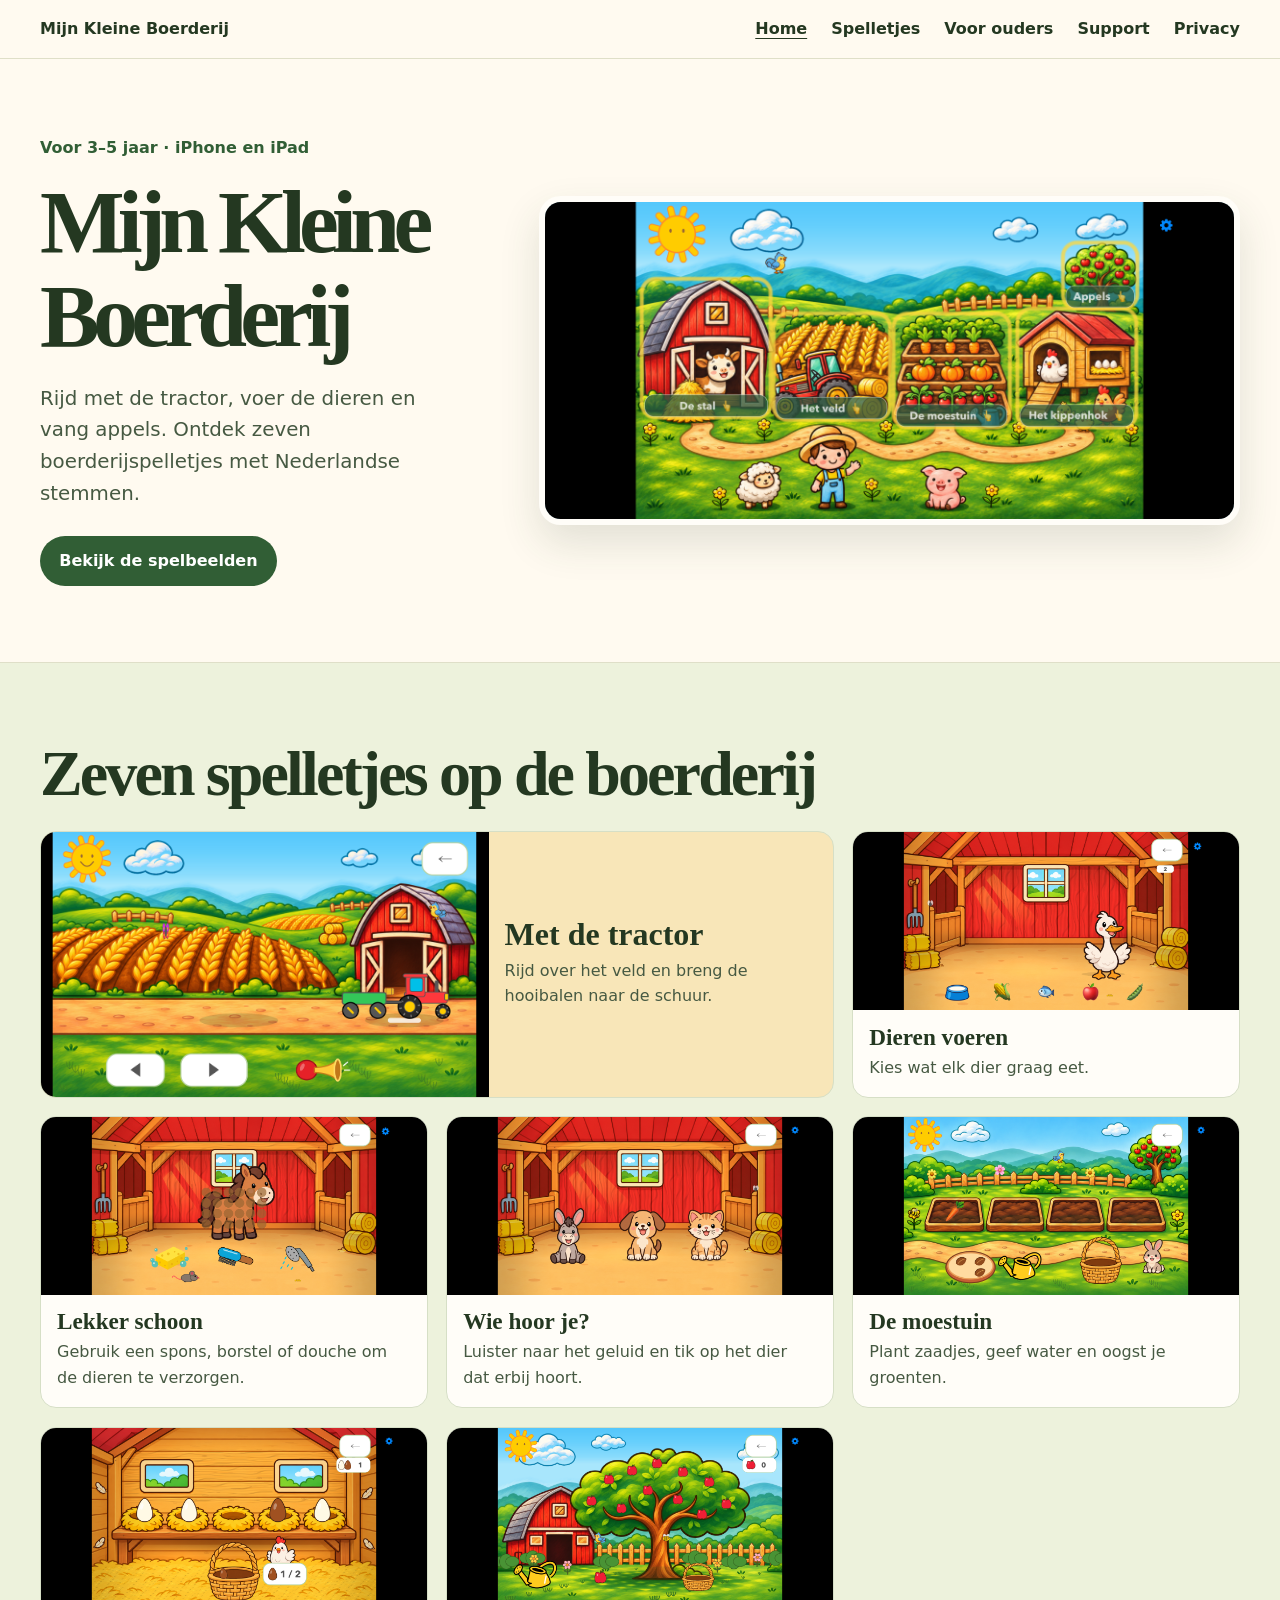
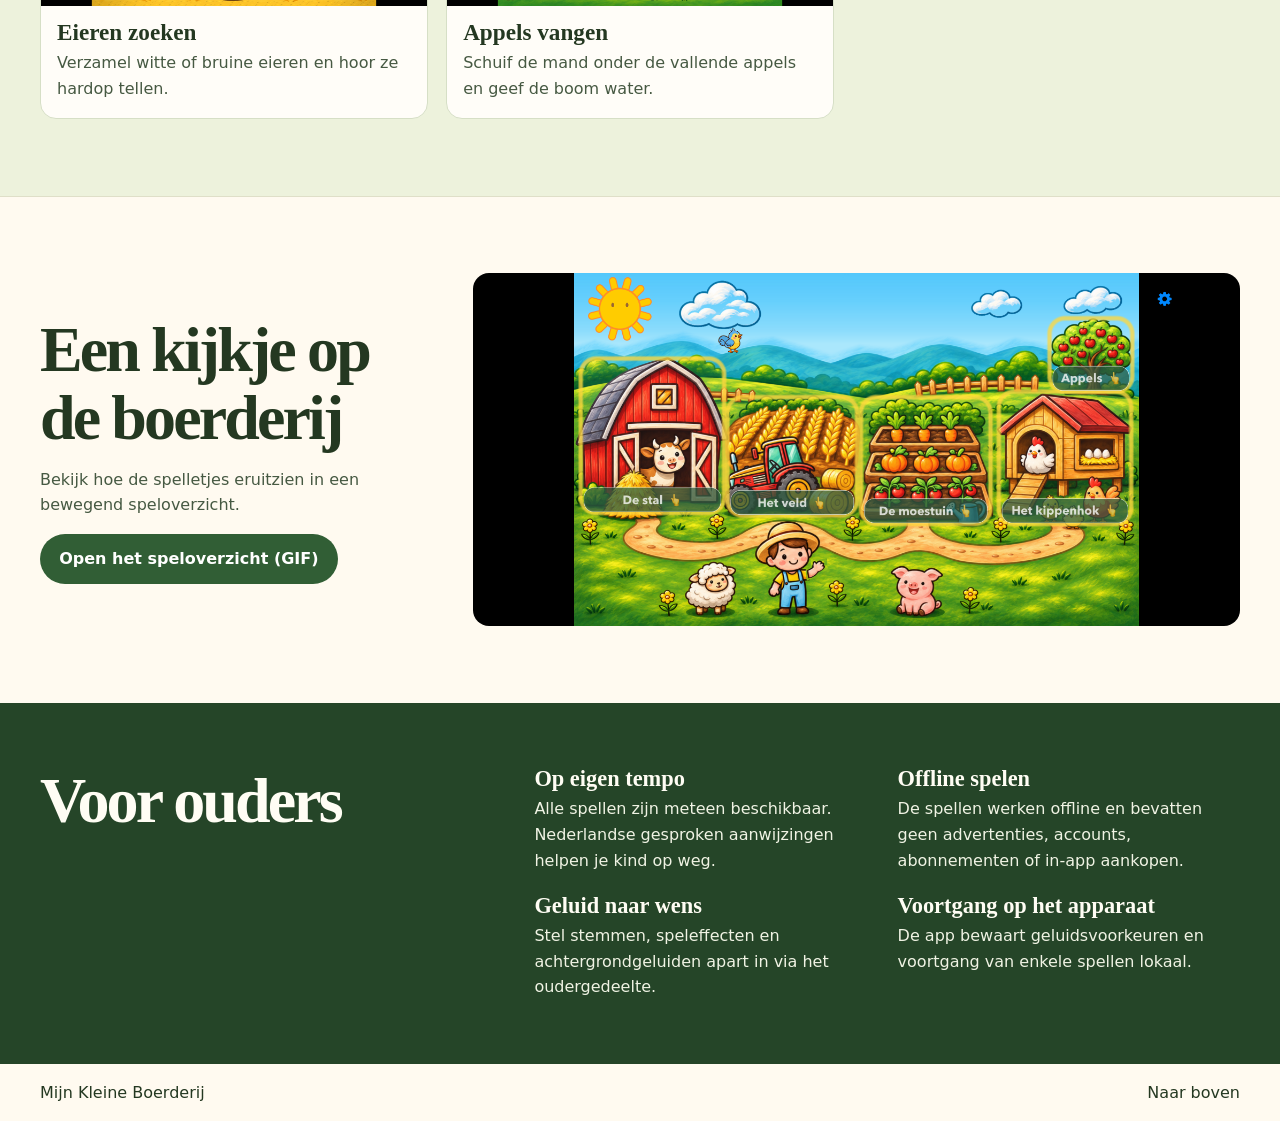
==== index.html @ eada93e0 "first commit" ====
<!doctype html>
<html lang="nl">
<head>
  <meta charset="utf-8">
  <meta name="viewport" content="width=device-width, initial-scale=1">
  <meta name="description" content="Ontdek Mijn Kleine Boerderij, zeven Nederlandstalige boerderijspelletjes voor kinderen van 3 tot 5 jaar op iPhone en iPad.">
  <title>Mijn Kleine Boerderij · Spelen, zorgen en ontdekken</title>
  <link rel="stylesheet" href="styles.css">
</head>
<body id="boven">
  <header class="masthead">
    <div class="wrap">
      <a class="brand" href="index.html">Mijn Kleine Boerderij</a>
      <nav aria-label="Hoofdnavigatie">
        <a href="index.html" aria-current="page">Home</a>
        <a href="#spelletjes">Spelletjes</a>
        <a href="#voor-ouders">Voor ouders</a>
        <a href="support.html">Support</a>
        <a href="privacy.html">Privacy</a>
      </nav>
    </div>
  </header>

  <main>
    <section class="hero wrap" aria-labelledby="titel">
      <div>
        <p class="platform">Voor 3–5 jaar · iPhone en iPad</p>
        <h1 id="titel">Mijn Kleine Boerderij</h1>
        <p>Rijd met de tractor, voer de dieren en vang appels. Ontdek zeven boerderijspelletjes met Nederlandse stemmen.</p>
        <a class="button" href="#preview">Bekijk de spelbeelden</a>
      </div>
      <div class="hero-image">
        <img src="Previews/farm-map.png" alt="De boerderij met een rode stal, een tractor, een moestuin, een kippenhok en een appelboom" width="2868" height="1320" fetchpriority="high">
      </div>
    </section>

    <section class="games" id="spelletjes" aria-labelledby="spellentitel">
      <div class="wrap">
        <h2 id="spellentitel">Zeven spelletjes op de boerderij</h2>
        <div class="game-grid">
          <article class="game">
            <img src="Previews/background-veld.png" alt="Het veld waar je met de tractor rijdt" width="1320" height="2868" loading="lazy">
            <div><h3>Met de tractor</h3><p>Rijd over het veld en breng de hooibalen naar de schuur.</p></div>
          </article>
          <article class="game">
            <img src="Previews/animal-feeding.png" alt="Een boerderijdier met verschillende soorten voer" width="1206" height="2622" loading="lazy">
            <div><h3>Dieren voeren</h3><p>Kies wat elk dier graag eet.</p></div>
          </article>
          <article class="game">
            <img src="Previews/animal-care.png" alt="Een boerderijdier in de stal met verzorgingsspullen" width="1206" height="2622" loading="lazy">
            <div><h3>Lekker schoon</h3><p>Gebruik een spons, borstel of douche om de dieren te verzorgen.</p></div>
          </article>
          <article class="game">
            <img src="Previews/animals-donkey-dog-cat.png" alt="Dieren waaruit je kunt kiezen bij het geluidenspel" width="1320" height="2868" loading="lazy">
            <div><h3>Wie hoor je?</h3><p>Luister naar het geluid en tik op het dier dat erbij hoort.</p></div>
          </article>
          <article class="game">
            <img src="Previews/background-moestuin.png" alt="De plantvakken in de moestuin" width="2868" height="1320" loading="lazy">
            <div><h3>De moestuin</h3><p>Plant zaadjes, geef water en oogst je groenten.</p></div>
          </article>
          <article class="game">
            <img src="Previews/eggs-color-sorting.png" alt="Het spel waarin je eieren op kleur verzamelt" width="1320" height="2868" loading="lazy">
            <div><h3>Eieren zoeken</h3><p>Verzamel witte of bruine eieren en hoor ze hardop tellen.</p></div>
          </article>
          <article class="game">
            <img src="Previews/apples.png" alt="Een appelboom met een mand om appels te vangen" width="2868" height="1320" loading="lazy">
            <div><h3>Appels vangen</h3><p>Schuif de mand onder de vallende appels en geef de boom water.</p></div>
          </article>
        </div>
      </div>
    </section>

    <section class="preview wrap" id="preview" aria-labelledby="previewtitel">
      <div>
        <h2 id="previewtitel">Een kijkje op de boerderij</h2>
        <p>Bekijk hoe de spelletjes eruitzien in een bewegend speloverzicht.</p>
        <a class="button" href="Previews/speloverzicht.gif">Open het speloverzicht (GIF)</a>
      </div>
      <img src="Previews/farm-map.png" alt="De kaart waarop je een spel kiest" width="2868" height="1320" loading="lazy">
    </section>

    <section class="parents" id="voor-ouders" aria-labelledby="ouderstitel">
      <div class="wrap">
        <h2 id="ouderstitel">Voor ouders</h2>
        <div class="parent-details">
          <div><h3>Op eigen tempo</h3><p>Alle spellen zijn meteen beschikbaar. Nederlandse gesproken aanwijzingen helpen je kind op weg.</p></div>
          <div><h3>Offline spelen</h3><p>De spellen werken offline en bevatten geen advertenties, accounts, abonnementen of in-app aankopen.</p></div>
          <div><h3>Geluid naar wens</h3><p>Stel stemmen, speleffecten en achtergrondgeluiden apart in via het oudergedeelte.</p></div>
          <div><h3>Voortgang op het apparaat</h3><p>De app bewaart geluidsvoorkeuren en voortgang van enkele spellen lokaal.</p></div>
        </div>
      </div>
    </section>
  </main>

  <footer class="footer">
    <div class="wrap">
      <span>Mijn Kleine Boerderij</span>
      <a href="#boven">Naar boven</a>
    </div>
  </footer>
</body>
</html>
---- styles.css ----
:root {
  color-scheme: light;
  --ink: #243821;
  --muted: #465942;
  --cream: #fffaf0;
  --paper: #fffdf8;
  --green: #315e35;
  --line: #dfdfc8;
  --display: Georgia, serif;
}

*, *::before, *::after { box-sizing: border-box; }
html { scroll-behavior: smooth; }
body { margin: 0; background: var(--cream); color: var(--ink); font: 1rem/1.6 system-ui, sans-serif; }
img { display: block; max-width: 100%; }
a { color: inherit; }
a:focus-visible { outline: 3px solid #a24018; outline-offset: 5px; }
h1, h2, h3, p { margin: 0; }
h1, h2, h3 { font-family: var(--display); line-height: 1.05; }
h2 { font-size: clamp(2.3rem, 5vw, 4rem); letter-spacing: -.045em; }

.wrap { width: min(100% - 3rem, 75rem); margin-inline: auto; }
.masthead { border-bottom: 1px solid var(--line); }
.masthead .wrap, .footer .wrap { display: flex; align-items: center; justify-content: space-between; gap: 1rem; padding-block: 1rem; }
.brand { display: inline-flex; align-items: center; gap: .65rem; font-weight: 750; text-decoration: none; }
nav { display: flex; flex-wrap: wrap; gap: .5rem 1.5rem; font-weight: 650; }
nav a { text-decoration: none; }
nav a:hover, nav a[aria-current="page"], .footer a:hover { text-decoration: underline; text-underline-offset: .22em; }

.hero { display: grid; grid-template-columns: .78fr 1.22fr; align-items: center; gap: clamp(1.5rem, 4vw, 4rem); padding-block: clamp(2rem, 6vw, 5.5rem); }
.hero .platform { color: var(--green); font-weight: 750; margin-bottom: .85rem; }
h1 { font-size: clamp(3.35rem, 7vw, 6.4rem); letter-spacing: -.075em; }
.hero p:not(.platform) { color: var(--muted); font-size: clamp(1.075rem, 2vw, 1.24rem); max-width: 32ch; margin-block: 1.25rem 1.65rem; }
.button { display: inline-block; padding: .75rem 1.2rem; border-radius: 100vw; background: var(--green); color: white; text-decoration: none; font-weight: 750; }
.button:hover { background: #244929; }
.hero-image { overflow: hidden; border-radius: 1.35rem; border: .4rem solid var(--paper); background: #b5dded; box-shadow: 0 18px 40px #34442f24; }
.hero-image img { width: 100%; height: auto; }

.games { padding-block: clamp(2.5rem, 6vw, 5rem); border-block: 1px solid var(--line); background: #edf2dc; }
.games h2 { margin-bottom: 1.5rem; }
.game-grid { display: grid; grid-template-columns: repeat(3, minmax(0, 1fr)); gap: 1.15rem; }
.game { overflow: hidden; min-width: 0; border-radius: 1rem; border: 1px solid #d6dfc6; background: var(--paper); }
.game img { width: 100%; height: auto; aspect-ratio: 2.17; object-fit: cover; object-position: center 42%; }
.game div { padding: .9rem 1rem 1.05rem; }
.game h3 { font-size: 1.45rem; }
.game p { margin-top: .35rem; color: var(--muted); }
.game:first-child { grid-column: span 2; display: grid; grid-template-columns: 1.3fr 1fr; align-items: center; background: #f8e6b8; }
.game:first-child img { height: 100%; object-fit: cover; }
.game:first-child h3 { font-size: clamp(1.5rem, 3vw, 2rem); }

.preview { display: grid; grid-template-columns: .65fr 1.35fr; align-items: center; gap: clamp(1rem, 5vw, 4rem); padding-block: clamp(2.5rem, 6vw, 5rem); }
.preview img { width: 100%; height: auto; border-radius: 1rem; }
.preview p { margin-block: 1rem; color: var(--muted); }
.parents { padding-block: clamp(2.5rem, 5vw, 4rem); background: #254528; color: #fffdf4; }
.parents .wrap { display: grid; grid-template-columns: .8fr 1.2fr; gap: 1.5rem; }
.parents h3 { font-size: 1.4rem; }
.parent-details { display: grid; grid-template-columns: repeat(2, minmax(0, 1fr)); gap: 1.3rem; }
.parent-details p { margin-top: .35rem; color: #f0f3e4; }
.footer a { text-decoration: none; }

@media (max-width: 51rem) {
  .hero, .preview, .parents .wrap { grid-template-columns: 1fr; }
  .game-grid { grid-template-columns: repeat(2, minmax(0, 1fr)); }
}

@media (max-width: 34rem) {
  .wrap { width: calc(100% - 2rem); }
  .masthead .wrap { align-items: flex-start; flex-direction: column; }
  .game-grid, .game:first-child, .parent-details { grid-template-columns: 1fr; }
  .game:first-child { grid-column: auto; }
  .game:first-child img { height: auto; }
  .footer .wrap { flex-wrap: wrap; }
}

@media (prefers-reduced-motion: reduce) { html { scroll-behavior: auto; } }
.article { max-width: 70ch; padding-block: clamp(2rem, 6vw, 4.5rem); }
.article h1 { font-size: clamp(2.6rem, 6vw, 4.5rem); overflow-wrap: anywhere; }
.article h2 { margin-block: 2rem .6rem; font-size: clamp(1.55rem, 4vw, 2.2rem); }
.article p + p { margin-top: 1rem; }
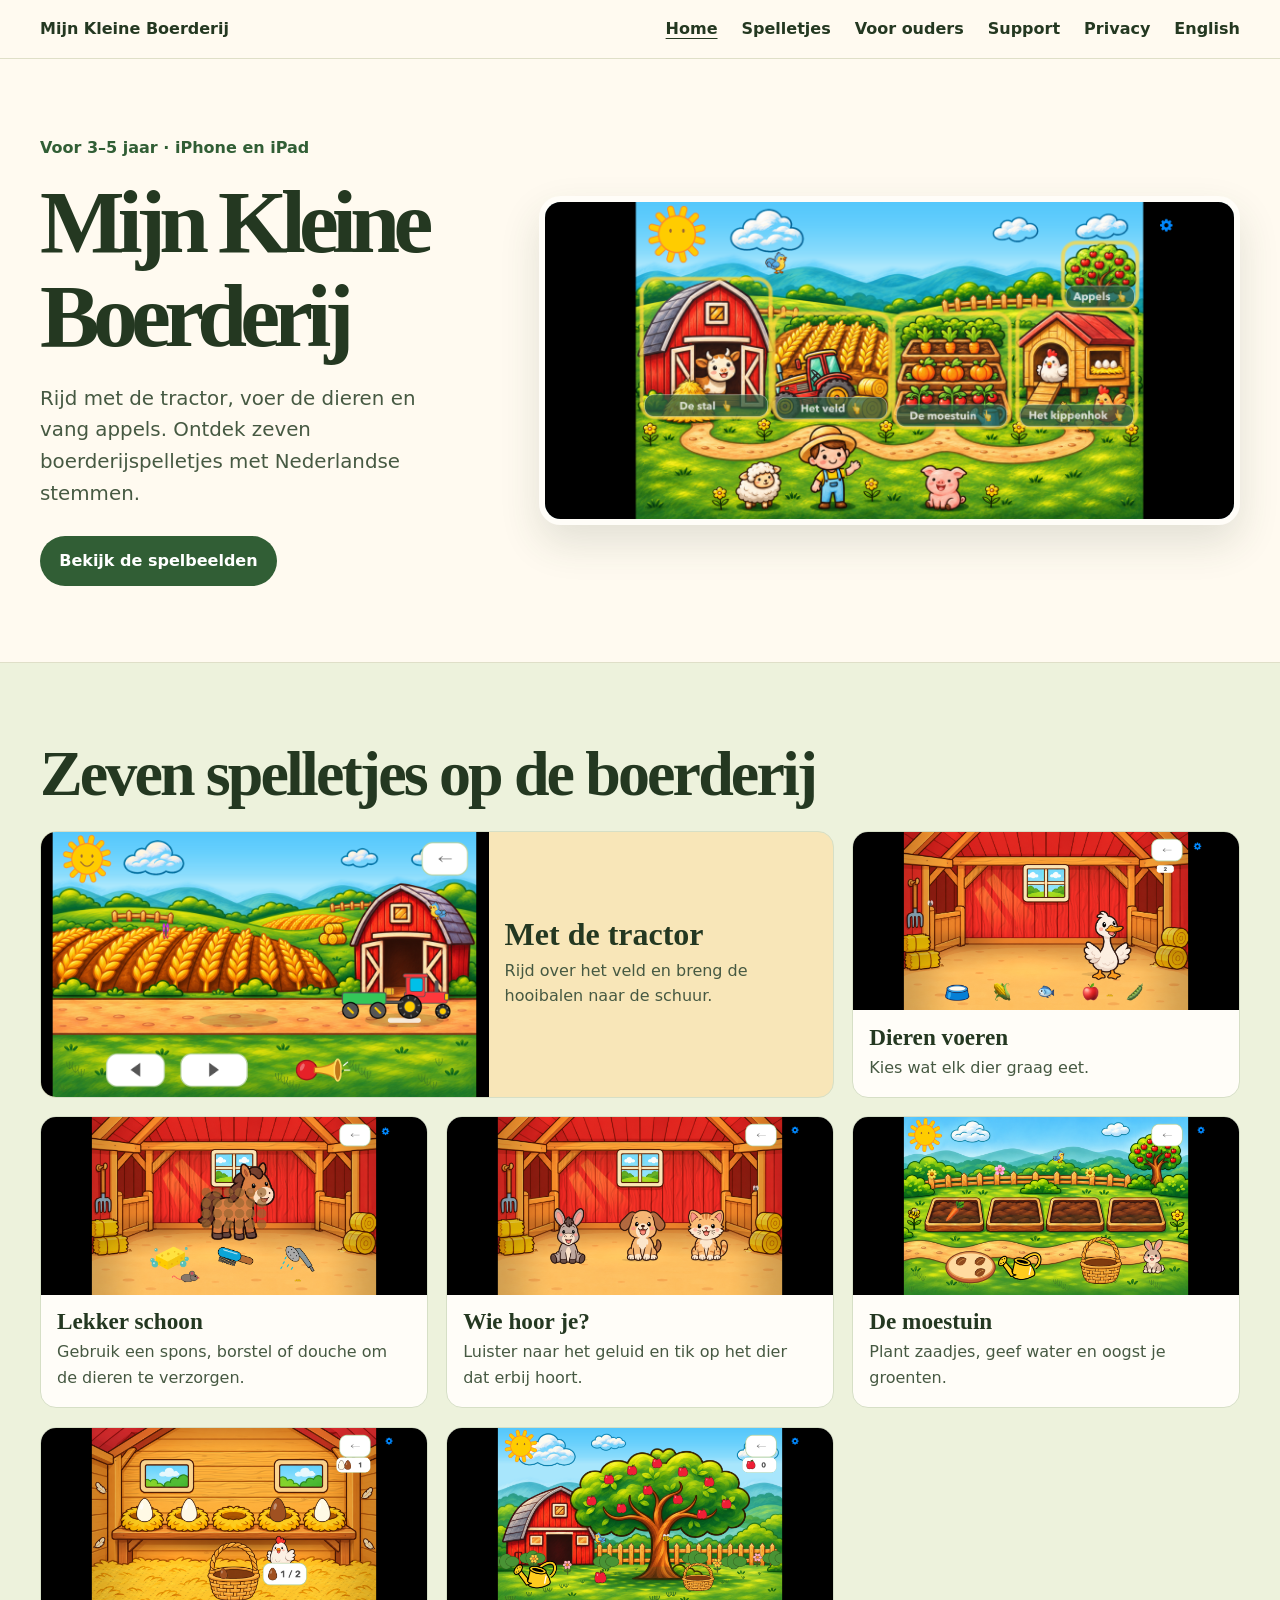
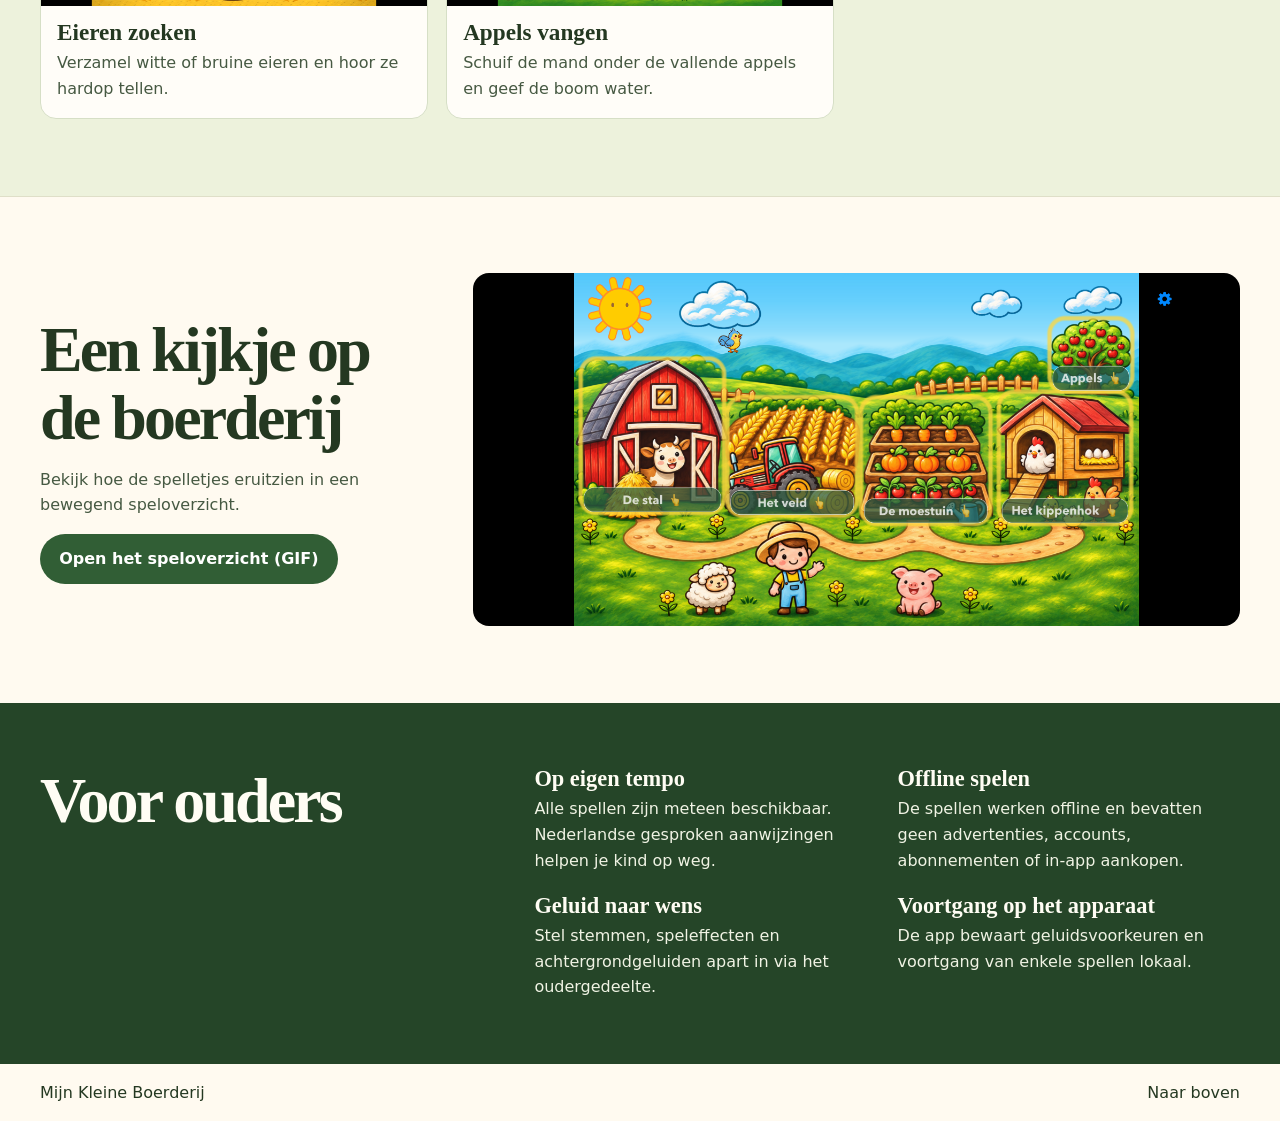
==== commit 2a17043c: "tweetalig" ====
--- a/index.html
+++ b/index.html
@@ -17,6 +17,7 @@
         <a href="#voor-ouders">Voor ouders</a>
         <a href="support.html">Support</a>
         <a href="privacy.html">Privacy</a>
+        <a href="gb/index.html" lang="en">English</a>
       </nav>
     </div>
   </header>
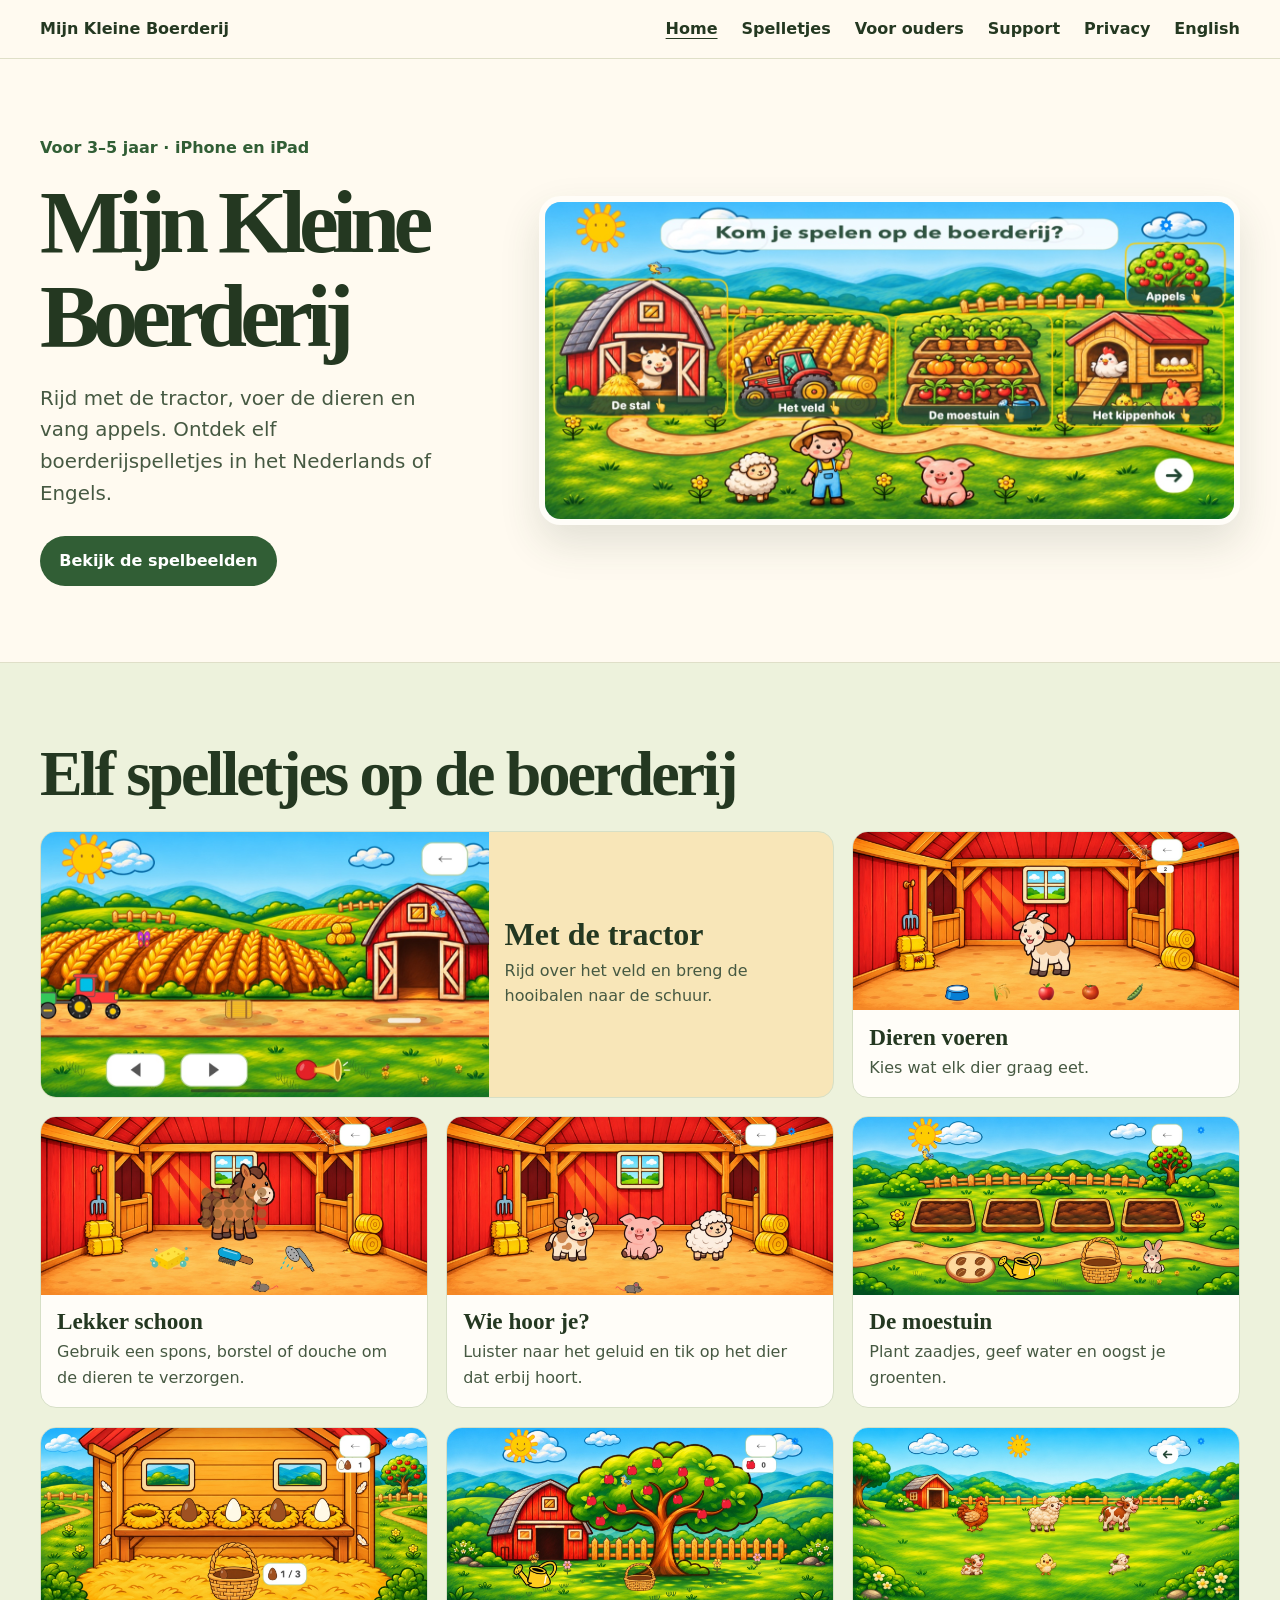
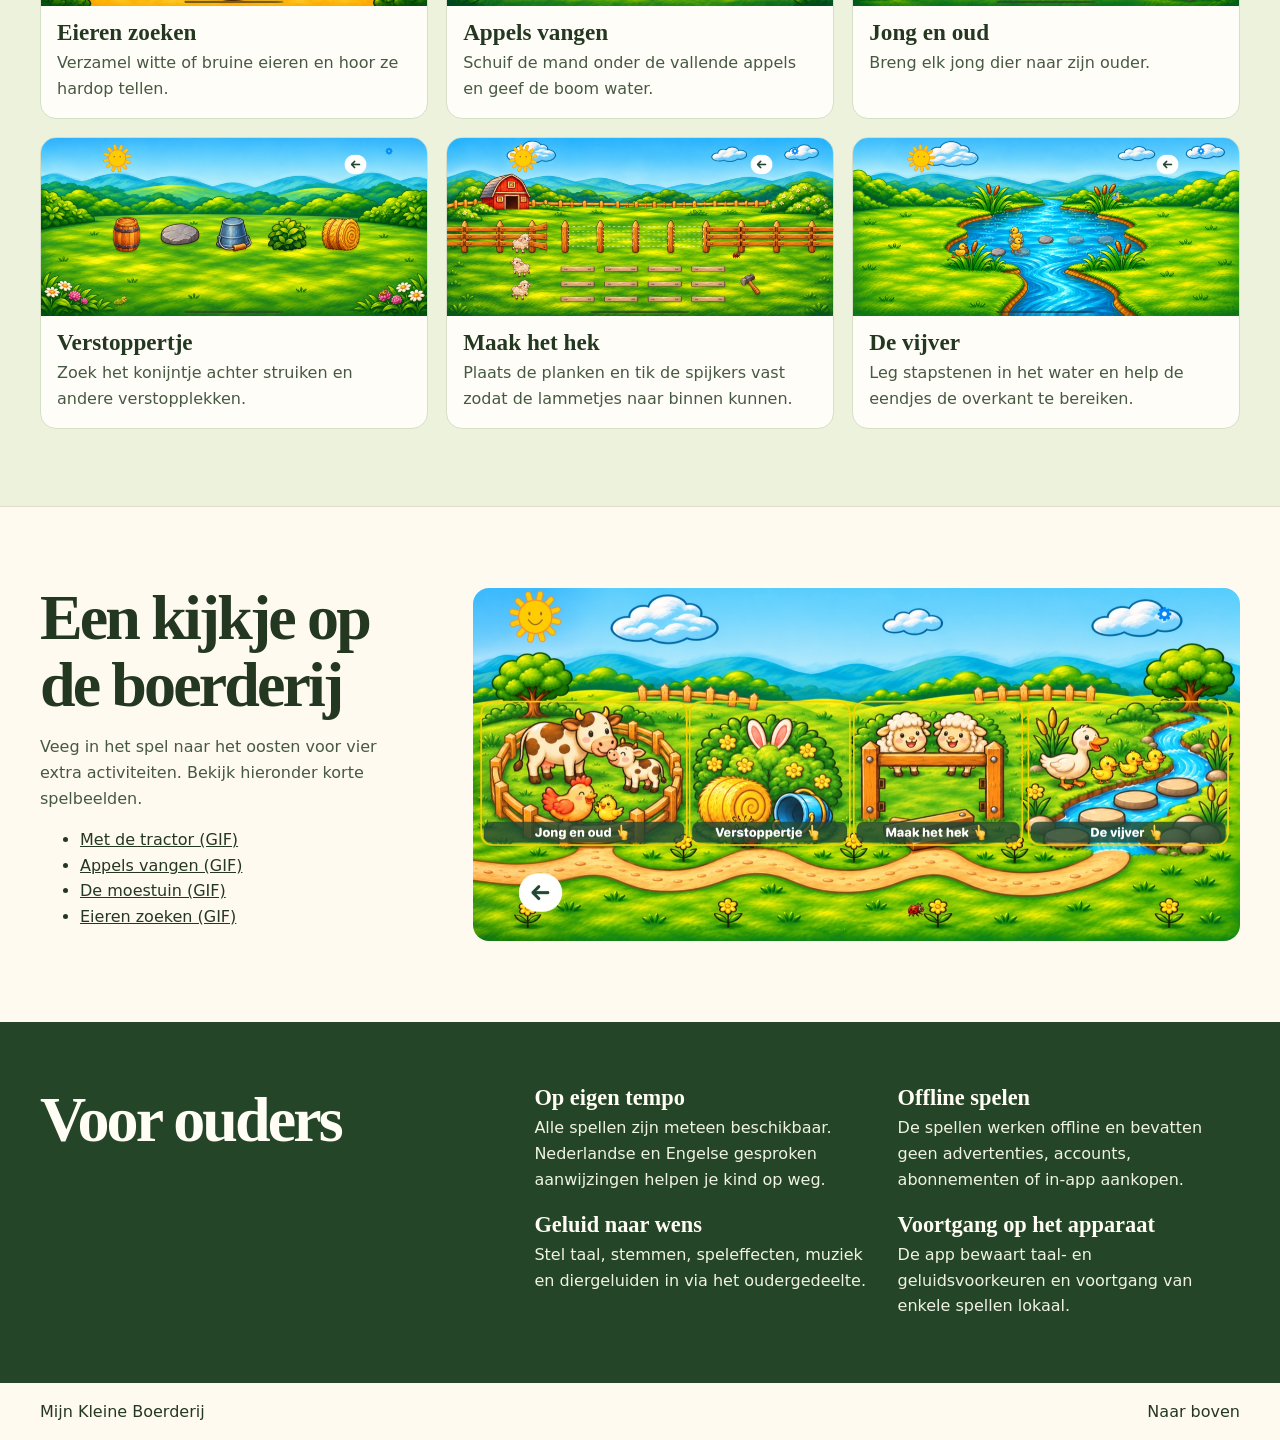
==== commit 43394fa6: "Update for relase v2" ====
--- a/index.html
+++ b/index.html
@@ -3,7 +3,7 @@
 <head>
   <meta charset="utf-8">
   <meta name="viewport" content="width=device-width, initial-scale=1">
-  <meta name="description" content="Ontdek Mijn Kleine Boerderij, zeven Nederlandstalige boerderijspelletjes voor kinderen van 3 tot 5 jaar op iPhone en iPad.">
+  <meta name="description" content="Ontdek Mijn Kleine Boerderij, elf boerderijspelletjes met Nederlandse en Engelse stemmen voor kinderen van 3 tot 5 jaar op iPhone en iPad.">
   <title>Mijn Kleine Boerderij · Spelen, zorgen en ontdekken</title>
   <link rel="stylesheet" href="styles.css">
 </head>
@@ -27,45 +27,61 @@
       <div>
         <p class="platform">Voor 3–5 jaar · iPhone en iPad</p>
         <h1 id="titel">Mijn Kleine Boerderij</h1>
-        <p>Rijd met de tractor, voer de dieren en vang appels. Ontdek zeven boerderijspelletjes met Nederlandse stemmen.</p>
+        <p>Rijd met de tractor, voer de dieren en vang appels. Ontdek elf boerderijspelletjes in het Nederlands of Engels.</p>
         <a class="button" href="#preview">Bekijk de spelbeelden</a>
       </div>
       <div class="hero-image">
-        <img src="Previews/farm-map.png" alt="De boerderij met een rode stal, een tractor, een moestuin, een kippenhok en een appelboom" width="2868" height="1320" fetchpriority="high">
+        <img src="Previews/farm-map.jpg" alt="De boerderij met een rode stal, een tractor, een moestuin, een kippenhok en een appelboom" width="662" height="1440" fetchpriority="high">
       </div>
     </section>
 
     <section class="games" id="spelletjes" aria-labelledby="spellentitel">
       <div class="wrap">
-        <h2 id="spellentitel">Zeven spelletjes op de boerderij</h2>
+        <h2 id="spellentitel">Elf spelletjes op de boerderij</h2>
         <div class="game-grid">
           <article class="game">
-            <img src="Previews/background-veld.png" alt="Het veld waar je met de tractor rijdt" width="1320" height="2868" loading="lazy">
+            <img src="Previews/background-veld.jpg" alt="Het veld waar je met de tractor rijdt" width="1440" height="662" loading="lazy">
             <div><h3>Met de tractor</h3><p>Rijd over het veld en breng de hooibalen naar de schuur.</p></div>
           </article>
           <article class="game">
-            <img src="Previews/animal-feeding.png" alt="Een boerderijdier met verschillende soorten voer" width="1206" height="2622" loading="lazy">
+            <img src="Previews/animal-feeding.jpg" alt="Een boerderijdier met verschillende soorten voer" width="1440" height="662" loading="lazy">
             <div><h3>Dieren voeren</h3><p>Kies wat elk dier graag eet.</p></div>
           </article>
           <article class="game">
-            <img src="Previews/animal-care.png" alt="Een boerderijdier in de stal met verzorgingsspullen" width="1206" height="2622" loading="lazy">
+            <img src="Previews/animal-care.jpg" alt="Een boerderijdier in de stal met verzorgingsspullen" width="1440" height="662" loading="lazy">
             <div><h3>Lekker schoon</h3><p>Gebruik een spons, borstel of douche om de dieren te verzorgen.</p></div>
           </article>
           <article class="game">
-            <img src="Previews/animals-donkey-dog-cat.png" alt="Dieren waaruit je kunt kiezen bij het geluidenspel" width="1320" height="2868" loading="lazy">
+            <img src="Previews/animal-sounds.jpg" alt="Dieren waaruit je kunt kiezen bij het geluidenspel" width="1440" height="662" loading="lazy">
             <div><h3>Wie hoor je?</h3><p>Luister naar het geluid en tik op het dier dat erbij hoort.</p></div>
           </article>
           <article class="game">
-            <img src="Previews/background-moestuin.png" alt="De plantvakken in de moestuin" width="2868" height="1320" loading="lazy">
+            <img src="Previews/background-moestuin.jpg" alt="De plantvakken in de moestuin" width="1440" height="662" loading="lazy">
             <div><h3>De moestuin</h3><p>Plant zaadjes, geef water en oogst je groenten.</p></div>
           </article>
           <article class="game">
-            <img src="Previews/eggs-color-sorting.png" alt="Het spel waarin je eieren op kleur verzamelt" width="1320" height="2868" loading="lazy">
+            <img src="Previews/eggs-color-sorting.jpg" alt="Het spel waarin je eieren op kleur verzamelt" width="1440" height="662" loading="lazy">
             <div><h3>Eieren zoeken</h3><p>Verzamel witte of bruine eieren en hoor ze hardop tellen.</p></div>
           </article>
           <article class="game">
-            <img src="Previews/apples.png" alt="Een appelboom met een mand om appels te vangen" width="2868" height="1320" loading="lazy">
+            <img src="Previews/apples.jpg" alt="Een appelboom met een mand om appels te vangen" width="662" height="1440" loading="lazy">
             <div><h3>Appels vangen</h3><p>Schuif de mand onder de vallende appels en geef de boom water.</p></div>
+          </article>
+          <article class="game">
+            <img src="Previews/jong-en-oud.jpg" alt="Jonge dieren en hun ouders in het weiland" width="1440" height="662" loading="lazy">
+            <div><h3>Jong en oud</h3><p>Breng elk jong dier naar zijn ouder.</p></div>
+          </article>
+          <article class="game">
+            <img src="Previews/waar-is-het-konijn.jpg" alt="Vijf mogelijke verstopplekken voor het konijn" width="1440" height="662" loading="lazy">
+            <div><h3>Verstoppertje</h3><p>Zoek het konijntje achter struiken en andere verstopplekken.</p></div>
+          </article>
+          <article class="game">
+            <img src="Previews/maak-het-hek-dicht.jpg" alt="Losse planken en een hamer bij een open hek" width="1440" height="662" loading="lazy">
+            <div><h3>Maak het hek</h3><p>Plaats de planken en tik de spijkers vast zodat de lammetjes naar binnen kunnen.</p></div>
+          </article>
+          <article class="game">
+            <img src="Previews/help-oversteken.jpg" alt="Eendjes op de oever en stapstenen in het water" width="1440" height="662" loading="lazy">
+            <div><h3>De vijver</h3><p>Leg stapstenen in het water en help de eendjes de overkant te bereiken.</p></div>
           </article>
         </div>
       </div>
@@ -74,20 +90,25 @@
     <section class="preview wrap" id="preview" aria-labelledby="previewtitel">
       <div>
         <h2 id="previewtitel">Een kijkje op de boerderij</h2>
-        <p>Bekijk hoe de spelletjes eruitzien in een bewegend speloverzicht.</p>
-        <a class="button" href="Previews/speloverzicht.gif">Open het speloverzicht (GIF)</a>
+        <p>Veeg in het spel naar het oosten voor vier extra activiteiten. Bekijk hieronder korte spelbeelden.</p>
+        <ul>
+          <li><a href="Previews/tractor.gif">Met de tractor (GIF)</a></li>
+          <li><a href="Previews/appels-vangen.gif">Appels vangen (GIF)</a></li>
+          <li><a href="Previews/moestuin.gif">De moestuin (GIF)</a></li>
+          <li><a href="Previews/kippenhok.gif">Eieren zoeken (GIF)</a></li>
+        </ul>
       </div>
-      <img src="Previews/farm-map.png" alt="De kaart waarop je een spel kiest" width="2868" height="1320" loading="lazy">
+      <img src="Previews/boerderijkaart-oost.jpg" alt="De oostkaart met Jong en oud, Verstoppertje, Maak het hek en De vijver" width="662" height="1440" loading="lazy">
     </section>
 
     <section class="parents" id="voor-ouders" aria-labelledby="ouderstitel">
       <div class="wrap">
         <h2 id="ouderstitel">Voor ouders</h2>
         <div class="parent-details">
-          <div><h3>Op eigen tempo</h3><p>Alle spellen zijn meteen beschikbaar. Nederlandse gesproken aanwijzingen helpen je kind op weg.</p></div>
+          <div><h3>Op eigen tempo</h3><p>Alle spellen zijn meteen beschikbaar. Nederlandse en Engelse gesproken aanwijzingen helpen je kind op weg.</p></div>
           <div><h3>Offline spelen</h3><p>De spellen werken offline en bevatten geen advertenties, accounts, abonnementen of in-app aankopen.</p></div>
-          <div><h3>Geluid naar wens</h3><p>Stel stemmen, speleffecten en achtergrondgeluiden apart in via het oudergedeelte.</p></div>
-          <div><h3>Voortgang op het apparaat</h3><p>De app bewaart geluidsvoorkeuren en voortgang van enkele spellen lokaal.</p></div>
+          <div><h3>Geluid naar wens</h3><p>Stel taal, stemmen, speleffecten, muziek en diergeluiden in via het oudergedeelte.</p></div>
+          <div><h3>Voortgang op het apparaat</h3><p>De app bewaart taal- en geluidsvoorkeuren en voortgang van enkele spellen lokaal.</p></div>
         </div>
       </div>
     </section>
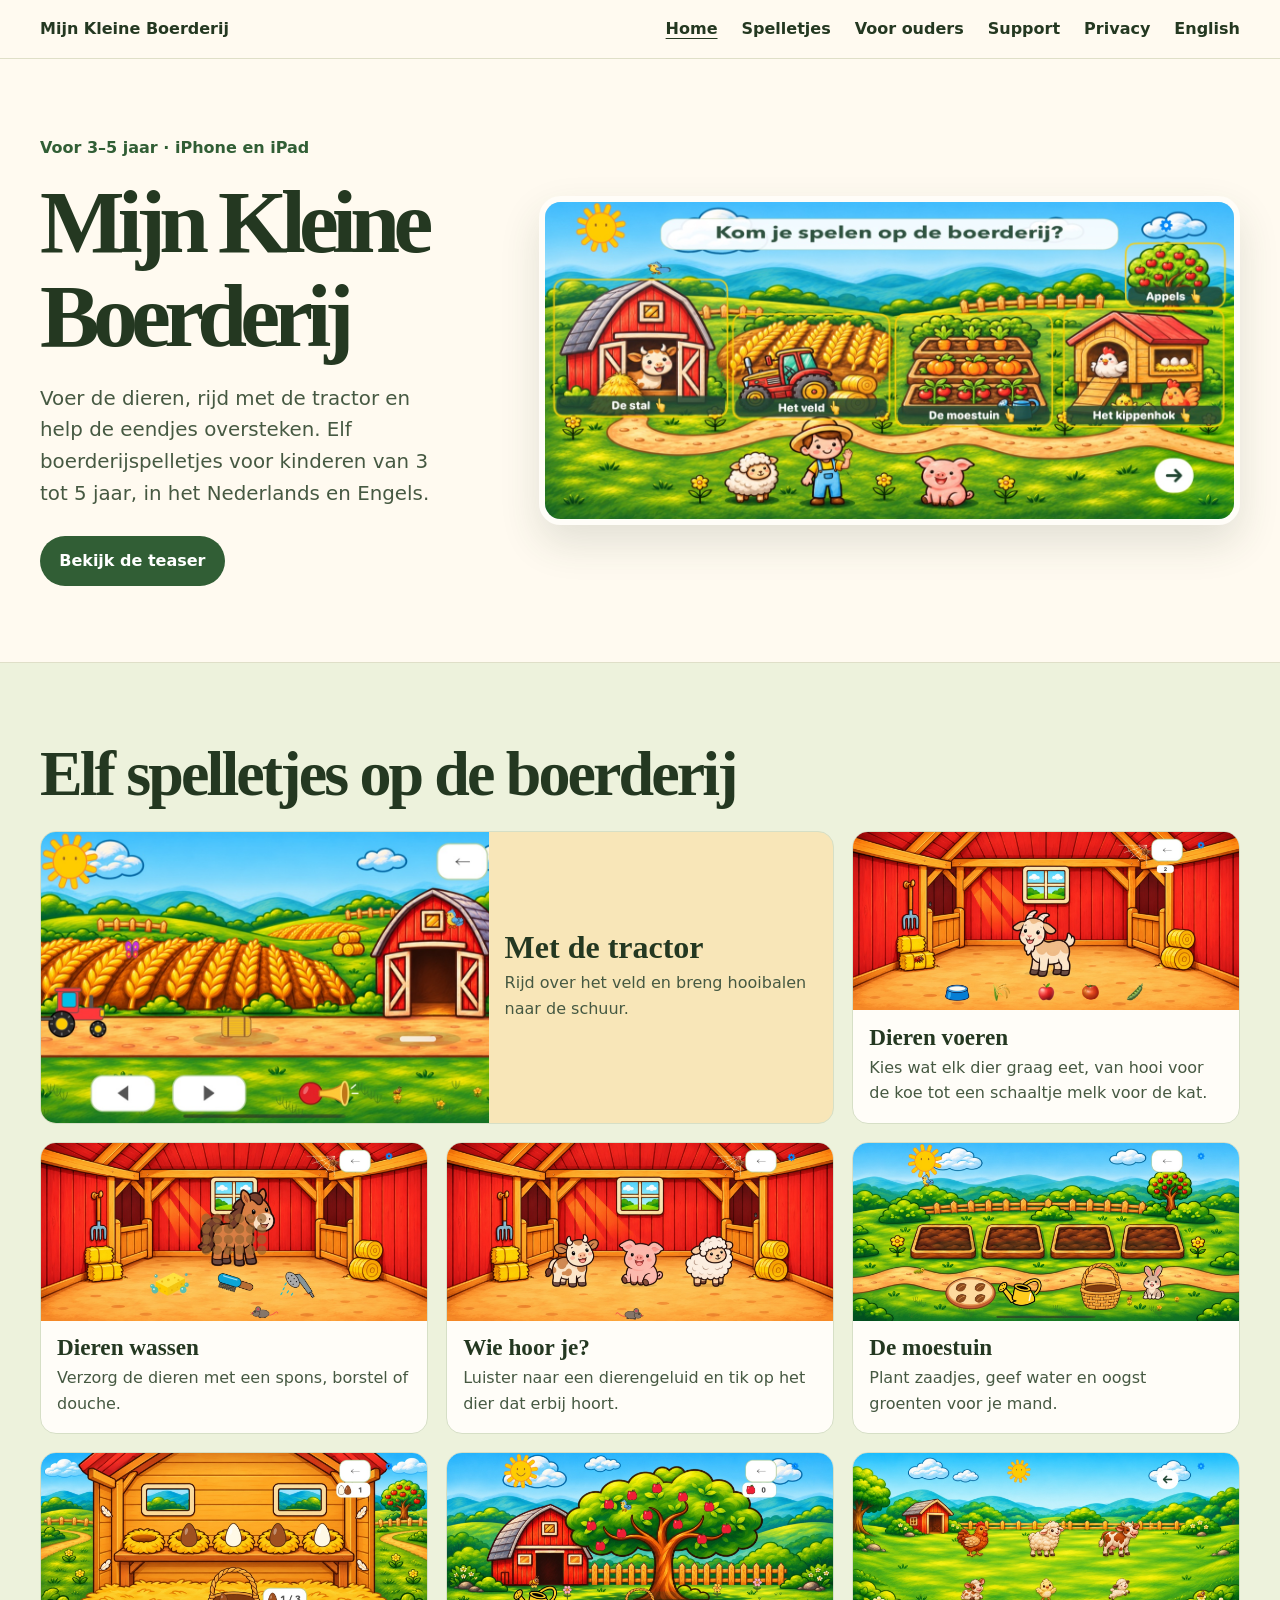
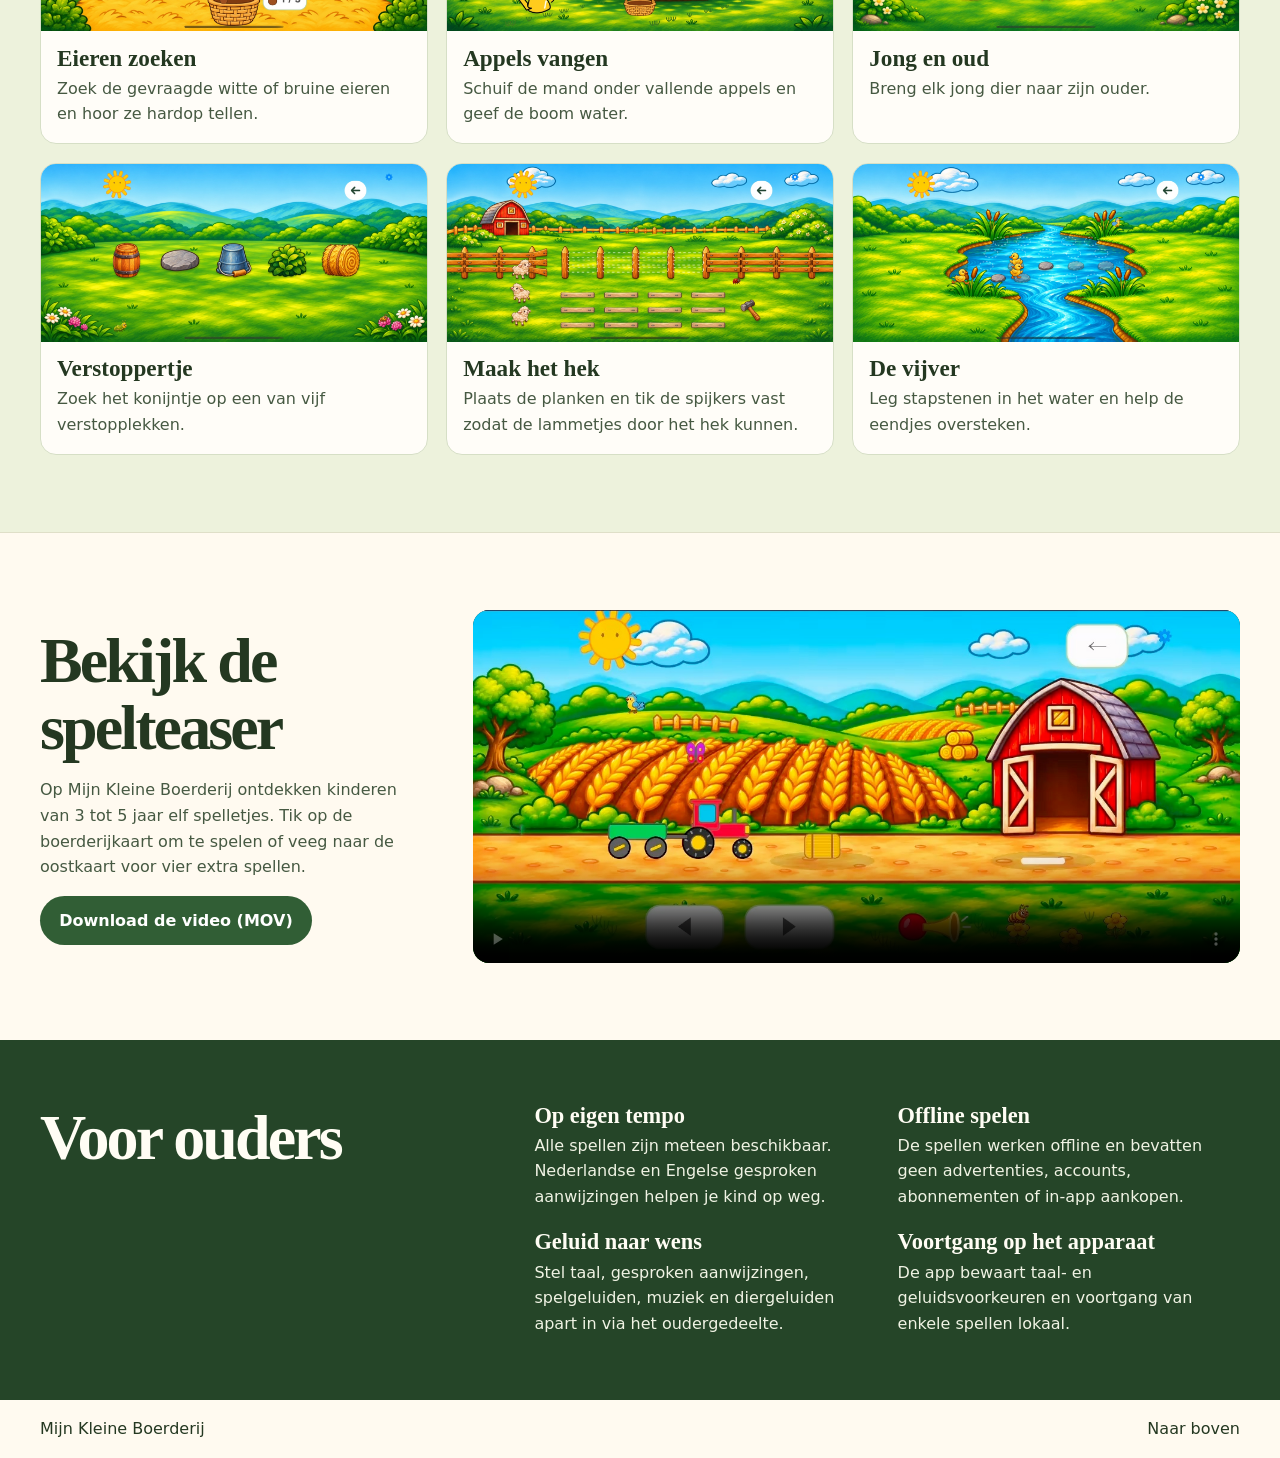
==== commit d72722b3: "update-teksten" ====
--- a/index.html
+++ b/index.html
@@ -3,7 +3,7 @@
 <head>
   <meta charset="utf-8">
   <meta name="viewport" content="width=device-width, initial-scale=1">
-  <meta name="description" content="Ontdek Mijn Kleine Boerderij, elf boerderijspelletjes met Nederlandse en Engelse stemmen voor kinderen van 3 tot 5 jaar op iPhone en iPad.">
+  <meta name="description" content="Voer de dieren, rijd met de tractor en help de eendjes oversteken. Elf boerderijspelletjes voor kinderen van 3 tot 5 jaar, in het Nederlands en Engels.">
   <title>Mijn Kleine Boerderij · Spelen, zorgen en ontdekken</title>
   <link rel="stylesheet" href="styles.css">
 </head>
@@ -27,8 +27,8 @@
       <div>
         <p class="platform">Voor 3–5 jaar · iPhone en iPad</p>
         <h1 id="titel">Mijn Kleine Boerderij</h1>
-        <p>Rijd met de tractor, voer de dieren en vang appels. Ontdek elf boerderijspelletjes in het Nederlands of Engels.</p>
-        <a class="button" href="#preview">Bekijk de spelbeelden</a>
+        <p>Voer de dieren, rijd met de tractor en help de eendjes oversteken. Elf boerderijspelletjes voor kinderen van 3 tot 5 jaar, in het Nederlands en Engels.</p>
+        <a class="button" href="#preview">Bekijk de teaser</a>
       </div>
       <div class="hero-image">
         <img src="Previews/farm-map.jpg" alt="De boerderij met een rode stal, een tractor, een moestuin, een kippenhok en een appelboom" width="662" height="1440" fetchpriority="high">
@@ -41,31 +41,31 @@
         <div class="game-grid">
           <article class="game">
             <img src="Previews/background-veld.jpg" alt="Het veld waar je met de tractor rijdt" width="1440" height="662" loading="lazy">
-            <div><h3>Met de tractor</h3><p>Rijd over het veld en breng de hooibalen naar de schuur.</p></div>
+            <div><h3>Met de tractor</h3><p>Rijd over het veld en breng hooibalen naar de schuur.</p></div>
           </article>
           <article class="game">
             <img src="Previews/animal-feeding.jpg" alt="Een boerderijdier met verschillende soorten voer" width="1440" height="662" loading="lazy">
-            <div><h3>Dieren voeren</h3><p>Kies wat elk dier graag eet.</p></div>
+            <div><h3>Dieren voeren</h3><p>Kies wat elk dier graag eet, van hooi voor de koe tot een schaaltje melk voor de kat.</p></div>
           </article>
           <article class="game">
             <img src="Previews/animal-care.jpg" alt="Een boerderijdier in de stal met verzorgingsspullen" width="1440" height="662" loading="lazy">
-            <div><h3>Lekker schoon</h3><p>Gebruik een spons, borstel of douche om de dieren te verzorgen.</p></div>
+            <div><h3>Dieren wassen</h3><p>Verzorg de dieren met een spons, borstel of douche.</p></div>
           </article>
           <article class="game">
             <img src="Previews/animal-sounds.jpg" alt="Dieren waaruit je kunt kiezen bij het geluidenspel" width="1440" height="662" loading="lazy">
-            <div><h3>Wie hoor je?</h3><p>Luister naar het geluid en tik op het dier dat erbij hoort.</p></div>
+            <div><h3>Wie hoor je?</h3><p>Luister naar een dierengeluid en tik op het dier dat erbij hoort.</p></div>
           </article>
           <article class="game">
             <img src="Previews/background-moestuin.jpg" alt="De plantvakken in de moestuin" width="1440" height="662" loading="lazy">
-            <div><h3>De moestuin</h3><p>Plant zaadjes, geef water en oogst je groenten.</p></div>
+            <div><h3>De moestuin</h3><p>Plant zaadjes, geef water en oogst groenten voor je mand.</p></div>
           </article>
           <article class="game">
             <img src="Previews/eggs-color-sorting.jpg" alt="Het spel waarin je eieren op kleur verzamelt" width="1440" height="662" loading="lazy">
-            <div><h3>Eieren zoeken</h3><p>Verzamel witte of bruine eieren en hoor ze hardop tellen.</p></div>
+            <div><h3>Eieren zoeken</h3><p>Zoek de gevraagde witte of bruine eieren en hoor ze hardop tellen.</p></div>
           </article>
           <article class="game">
             <img src="Previews/apples.jpg" alt="Een appelboom met een mand om appels te vangen" width="662" height="1440" loading="lazy">
-            <div><h3>Appels vangen</h3><p>Schuif de mand onder de vallende appels en geef de boom water.</p></div>
+            <div><h3>Appels vangen</h3><p>Schuif de mand onder vallende appels en geef de boom water.</p></div>
           </article>
           <article class="game">
             <img src="Previews/jong-en-oud.jpg" alt="Jonge dieren en hun ouders in het weiland" width="1440" height="662" loading="lazy">
@@ -73,15 +73,15 @@
           </article>
           <article class="game">
             <img src="Previews/waar-is-het-konijn.jpg" alt="Vijf mogelijke verstopplekken voor het konijn" width="1440" height="662" loading="lazy">
-            <div><h3>Verstoppertje</h3><p>Zoek het konijntje achter struiken en andere verstopplekken.</p></div>
+            <div><h3>Verstoppertje</h3><p>Zoek het konijntje op een van vijf verstopplekken.</p></div>
           </article>
           <article class="game">
             <img src="Previews/maak-het-hek-dicht.jpg" alt="Losse planken en een hamer bij een open hek" width="1440" height="662" loading="lazy">
-            <div><h3>Maak het hek</h3><p>Plaats de planken en tik de spijkers vast zodat de lammetjes naar binnen kunnen.</p></div>
+            <div><h3>Maak het hek</h3><p>Plaats de planken en tik de spijkers vast zodat de lammetjes door het hek kunnen.</p></div>
           </article>
           <article class="game">
             <img src="Previews/help-oversteken.jpg" alt="Eendjes op de oever en stapstenen in het water" width="1440" height="662" loading="lazy">
-            <div><h3>De vijver</h3><p>Leg stapstenen in het water en help de eendjes de overkant te bereiken.</p></div>
+            <div><h3>De vijver</h3><p>Leg stapstenen in het water en help de eendjes oversteken.</p></div>
           </article>
         </div>
       </div>
@@ -89,16 +89,15 @@
 
     <section class="preview wrap" id="preview" aria-labelledby="previewtitel">
       <div>
-        <h2 id="previewtitel">Een kijkje op de boerderij</h2>
-        <p>Veeg in het spel naar het oosten voor vier extra activiteiten. Bekijk hieronder korte spelbeelden.</p>
-        <ul>
-          <li><a href="Previews/tractor.gif">Met de tractor (GIF)</a></li>
-          <li><a href="Previews/appels-vangen.gif">Appels vangen (GIF)</a></li>
-          <li><a href="Previews/moestuin.gif">De moestuin (GIF)</a></li>
-          <li><a href="Previews/kippenhok.gif">Eieren zoeken (GIF)</a></li>
-        </ul>
+        <h2 id="previewtitel">Bekijk de spelteaser</h2>
+        <p id="previewbeschrijving">Op Mijn Kleine Boerderij ontdekken kinderen van 3 tot 5 jaar elf spelletjes. Tik op de boerderijkaart om te spelen of veeg naar de oostkaart voor vier extra spellen.</p>
+        <a class="button" href="Previews/spelpreview.mov" download>Download de video (MOV)</a>
       </div>
-      <img src="Previews/boerderijkaart-oost.jpg" alt="De oostkaart met Jong en oud, Verstoppertje, Maak het hek en De vijver" width="662" height="1440" loading="lazy">
+      <video controls playsinline preload="metadata" poster="Previews/spelpreview.jpg"
+             width="1280" height="590" aria-label="Spelbeelden van alle elf boerderijspelletjes" aria-describedby="previewbeschrijving">
+        <source src="Previews/spelpreview.mov" type="video/quicktime">
+        <source src="Previews/spelpreview.mp4" type="video/mp4">
+      </video>
     </section>
 
     <section class="parents" id="voor-ouders" aria-labelledby="ouderstitel">
@@ -107,7 +106,7 @@
         <div class="parent-details">
           <div><h3>Op eigen tempo</h3><p>Alle spellen zijn meteen beschikbaar. Nederlandse en Engelse gesproken aanwijzingen helpen je kind op weg.</p></div>
           <div><h3>Offline spelen</h3><p>De spellen werken offline en bevatten geen advertenties, accounts, abonnementen of in-app aankopen.</p></div>
-          <div><h3>Geluid naar wens</h3><p>Stel taal, stemmen, speleffecten, muziek en diergeluiden in via het oudergedeelte.</p></div>
+          <div><h3>Geluid naar wens</h3><p>Stel taal, gesproken aanwijzingen, spelgeluiden, muziek en diergeluiden apart in via het oudergedeelte.</p></div>
           <div><h3>Voortgang op het apparaat</h3><p>De app bewaart taal- en geluidsvoorkeuren en voortgang van enkele spellen lokaal.</p></div>
         </div>
       </div>
--- a/styles.css
+++ b/styles.css
@@ -49,7 +49,7 @@
 .game:first-child h3 { font-size: clamp(1.5rem, 3vw, 2rem); }
 
 .preview { display: grid; grid-template-columns: .65fr 1.35fr; align-items: center; gap: clamp(1rem, 5vw, 4rem); padding-block: clamp(2.5rem, 6vw, 5rem); }
-.preview img { width: 100%; height: auto; border-radius: 1rem; }
+.preview video { display: block; width: 100%; height: auto; border-radius: 1rem; background: var(--ink); }
 .preview p { margin-block: 1rem; color: var(--muted); }
 .parents { padding-block: clamp(2.5rem, 5vw, 4rem); background: #254528; color: #fffdf4; }
 .parents .wrap { display: grid; grid-template-columns: .8fr 1.2fr; gap: 1.5rem; }
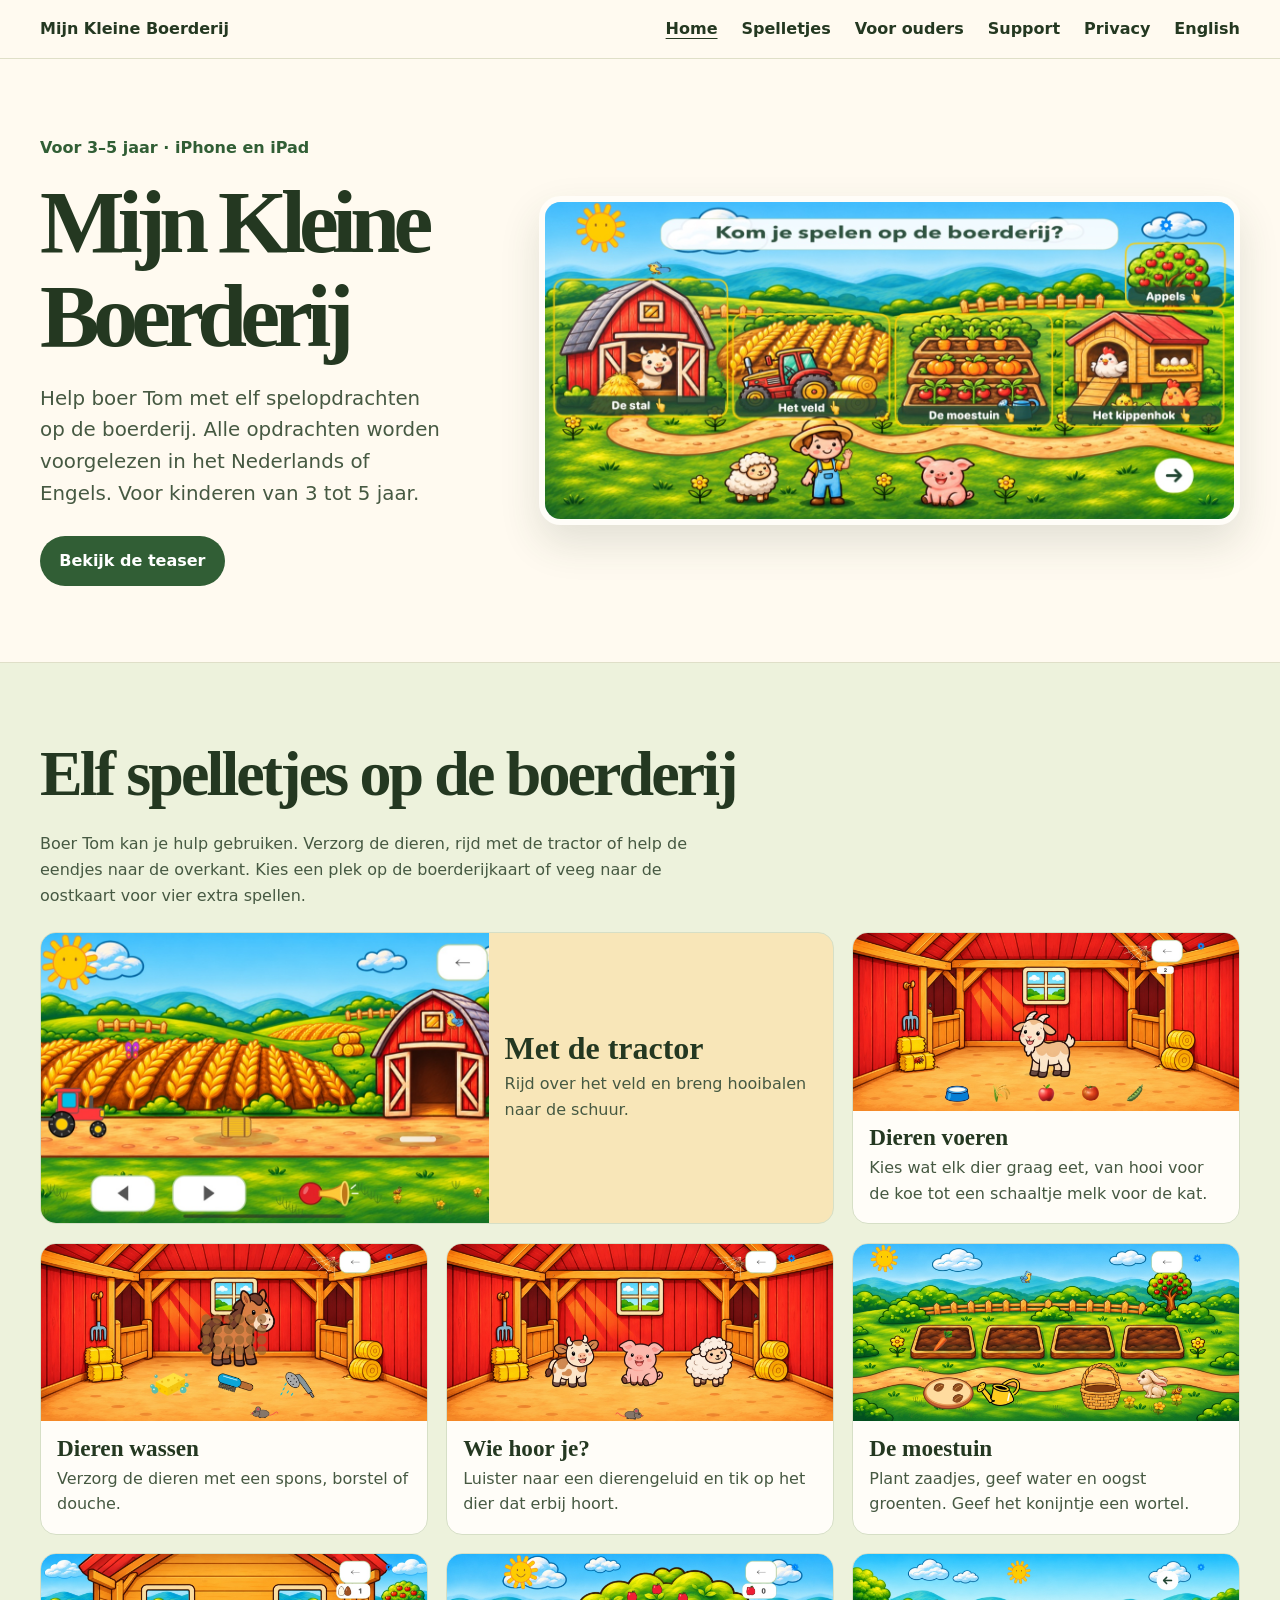
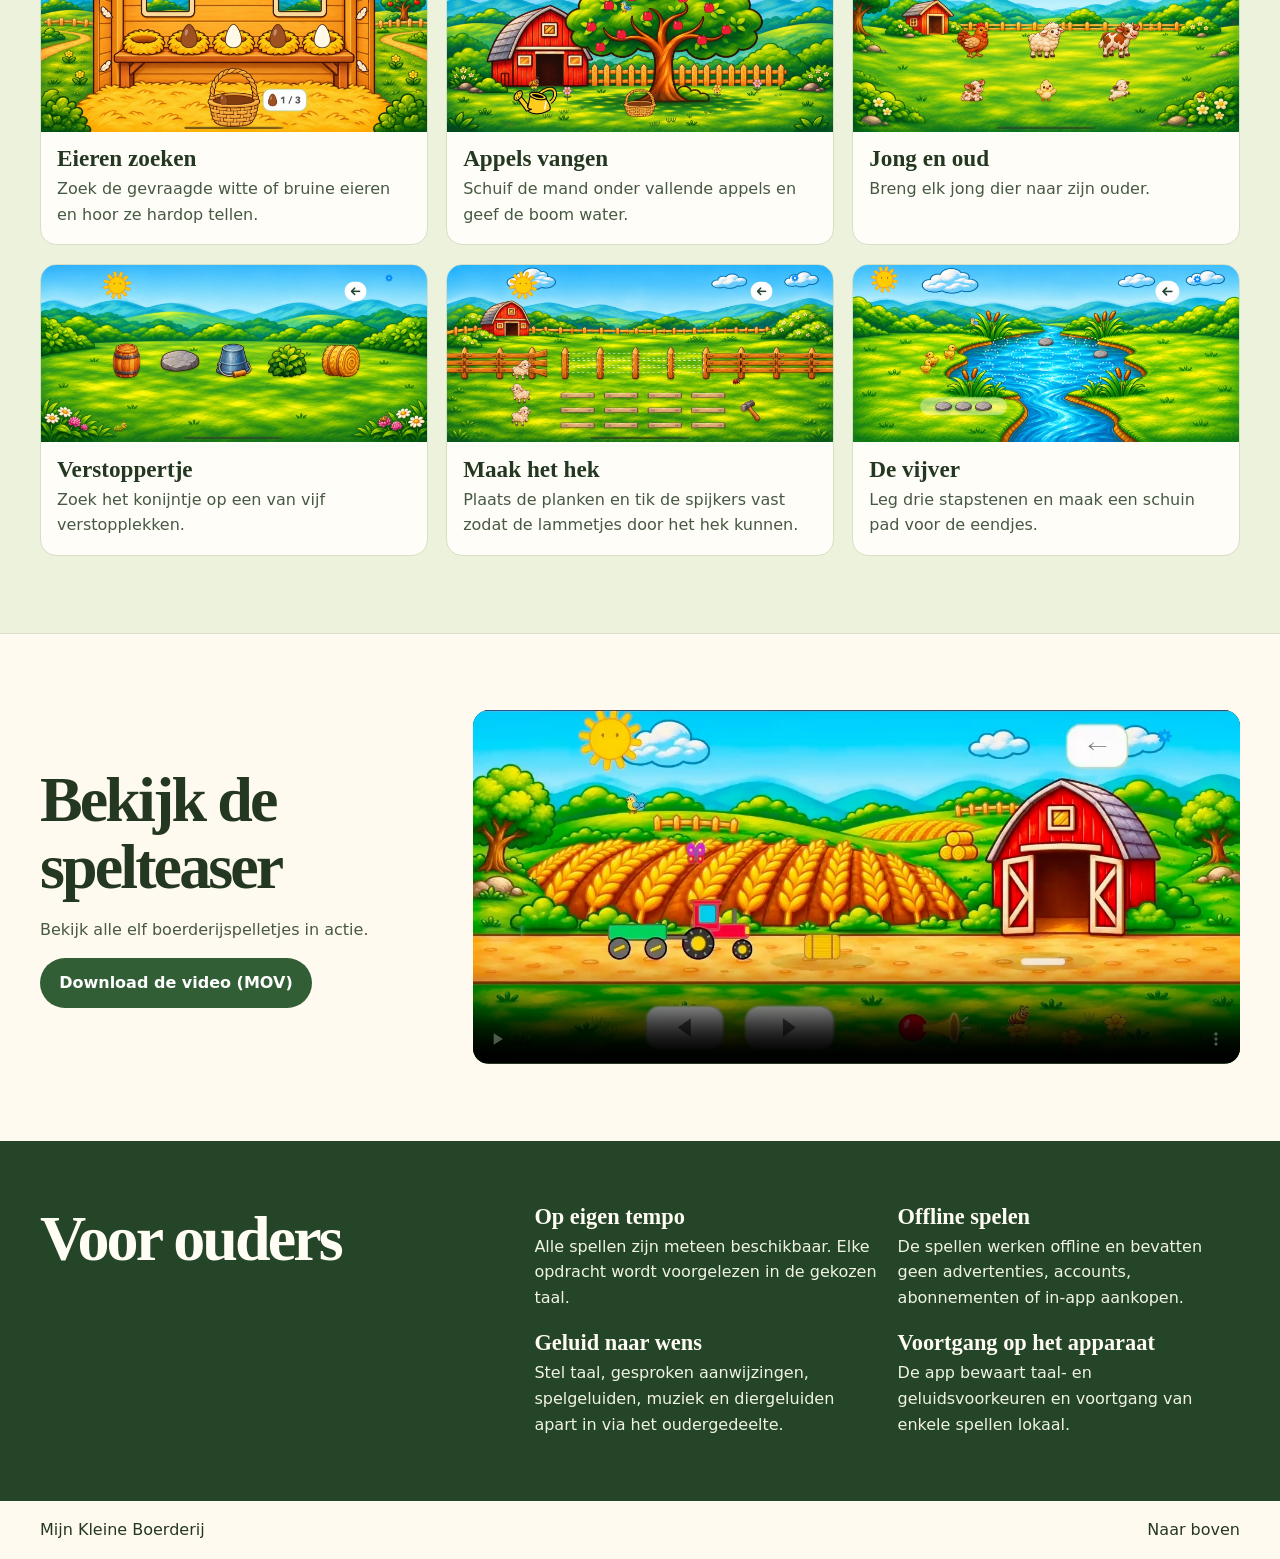
==== commit 326f204a: "Update" ====
--- a/index.html
+++ b/index.html
@@ -3,7 +3,7 @@
 <head>
   <meta charset="utf-8">
   <meta name="viewport" content="width=device-width, initial-scale=1">
-  <meta name="description" content="Voer de dieren, rijd met de tractor en help de eendjes oversteken. Elf boerderijspelletjes voor kinderen van 3 tot 5 jaar, in het Nederlands en Engels.">
+  <meta name="description" content="Help boer Tom met elf spelopdrachten op de boerderij. Alle opdrachten worden voorgelezen in het Nederlands of Engels. Voor kinderen van 3 tot 5 jaar.">
   <title>Mijn Kleine Boerderij · Spelen, zorgen en ontdekken</title>
   <link rel="stylesheet" href="styles.css">
 </head>
@@ -27,7 +27,7 @@
       <div>
         <p class="platform">Voor 3–5 jaar · iPhone en iPad</p>
         <h1 id="titel">Mijn Kleine Boerderij</h1>
-        <p>Voer de dieren, rijd met de tractor en help de eendjes oversteken. Elf boerderijspelletjes voor kinderen van 3 tot 5 jaar, in het Nederlands en Engels.</p>
+        <p>Help boer Tom met elf spelopdrachten op de boerderij. Alle opdrachten worden voorgelezen in het Nederlands of Engels. Voor kinderen van 3 tot 5 jaar.</p>
         <a class="button" href="#preview">Bekijk de teaser</a>
       </div>
       <div class="hero-image">
@@ -38,6 +38,7 @@
     <section class="games" id="spelletjes" aria-labelledby="spellentitel">
       <div class="wrap">
         <h2 id="spellentitel">Elf spelletjes op de boerderij</h2>
+        <p class="games-intro">Boer Tom kan je hulp gebruiken. Verzorg de dieren, rijd met de tractor of help de eendjes naar de overkant. Kies een plek op de boerderijkaart of veeg naar de oostkaart voor vier extra spellen.</p>
         <div class="game-grid">
           <article class="game">
             <img src="Previews/background-veld.jpg" alt="Het veld waar je met de tractor rijdt" width="1440" height="662" loading="lazy">
@@ -56,8 +57,8 @@
             <div><h3>Wie hoor je?</h3><p>Luister naar een dierengeluid en tik op het dier dat erbij hoort.</p></div>
           </article>
           <article class="game">
-            <img src="Previews/background-moestuin.jpg" alt="De plantvakken in de moestuin" width="1440" height="662" loading="lazy">
-            <div><h3>De moestuin</h3><p>Plant zaadjes, geef water en oogst groenten voor je mand.</p></div>
+            <img src="Previews/background-moestuin.jpg" alt="De plantvakken in de moestuin" width="662" height="1440" loading="lazy">
+            <div><h3>De moestuin</h3><p>Plant zaadjes, geef water en oogst groenten. Geef het konijntje een wortel.</p></div>
           </article>
           <article class="game">
             <img src="Previews/eggs-color-sorting.jpg" alt="Het spel waarin je eieren op kleur verzamelt" width="1440" height="662" loading="lazy">
@@ -80,8 +81,8 @@
             <div><h3>Maak het hek</h3><p>Plaats de planken en tik de spijkers vast zodat de lammetjes door het hek kunnen.</p></div>
           </article>
           <article class="game">
-            <img src="Previews/help-oversteken.jpg" alt="Eendjes op de oever en stapstenen in het water" width="1440" height="662" loading="lazy">
-            <div><h3>De vijver</h3><p>Leg stapstenen in het water en help de eendjes oversteken.</p></div>
+            <img src="Previews/help-oversteken.jpg" alt="Eendjes op de oever en stapstenen in het water" width="662" height="1440" loading="lazy">
+            <div><h3>De vijver</h3><p>Leg drie stapstenen en maak een schuin pad voor de eendjes.</p></div>
           </article>
         </div>
       </div>
@@ -90,7 +91,7 @@
     <section class="preview wrap" id="preview" aria-labelledby="previewtitel">
       <div>
         <h2 id="previewtitel">Bekijk de spelteaser</h2>
-        <p id="previewbeschrijving">Op Mijn Kleine Boerderij ontdekken kinderen van 3 tot 5 jaar elf spelletjes. Tik op de boerderijkaart om te spelen of veeg naar de oostkaart voor vier extra spellen.</p>
+        <p id="previewbeschrijving">Bekijk alle elf boerderijspelletjes in actie.</p>
         <a class="button" href="Previews/spelpreview.mov" download>Download de video (MOV)</a>
       </div>
       <video controls playsinline preload="metadata" poster="Previews/spelpreview.jpg"
@@ -104,7 +105,7 @@
       <div class="wrap">
         <h2 id="ouderstitel">Voor ouders</h2>
         <div class="parent-details">
-          <div><h3>Op eigen tempo</h3><p>Alle spellen zijn meteen beschikbaar. Nederlandse en Engelse gesproken aanwijzingen helpen je kind op weg.</p></div>
+          <div><h3>Op eigen tempo</h3><p>Alle spellen zijn meteen beschikbaar. Elke opdracht wordt voorgelezen in de gekozen taal.</p></div>
           <div><h3>Offline spelen</h3><p>De spellen werken offline en bevatten geen advertenties, accounts, abonnementen of in-app aankopen.</p></div>
           <div><h3>Geluid naar wens</h3><p>Stel taal, gesproken aanwijzingen, spelgeluiden, muziek en diergeluiden apart in via het oudergedeelte.</p></div>
           <div><h3>Voortgang op het apparaat</h3><p>De app bewaart taal- en geluidsvoorkeuren en voortgang van enkele spellen lokaal.</p></div>
--- a/styles.css
+++ b/styles.css
@@ -38,6 +38,7 @@
 
 .games { padding-block: clamp(2.5rem, 6vw, 5rem); border-block: 1px solid var(--line); background: #edf2dc; }
 .games h2 { margin-bottom: 1.5rem; }
+.games-intro { max-width: 65ch; margin: 0 0 1.5rem; color: var(--muted); }
 .game-grid { display: grid; grid-template-columns: repeat(3, minmax(0, 1fr)); gap: 1.15rem; }
 .game { overflow: hidden; min-width: 0; border-radius: 1rem; border: 1px solid #d6dfc6; background: var(--paper); }
 .game img { width: 100%; height: auto; aspect-ratio: 2.17; object-fit: cover; object-position: center 42%; }
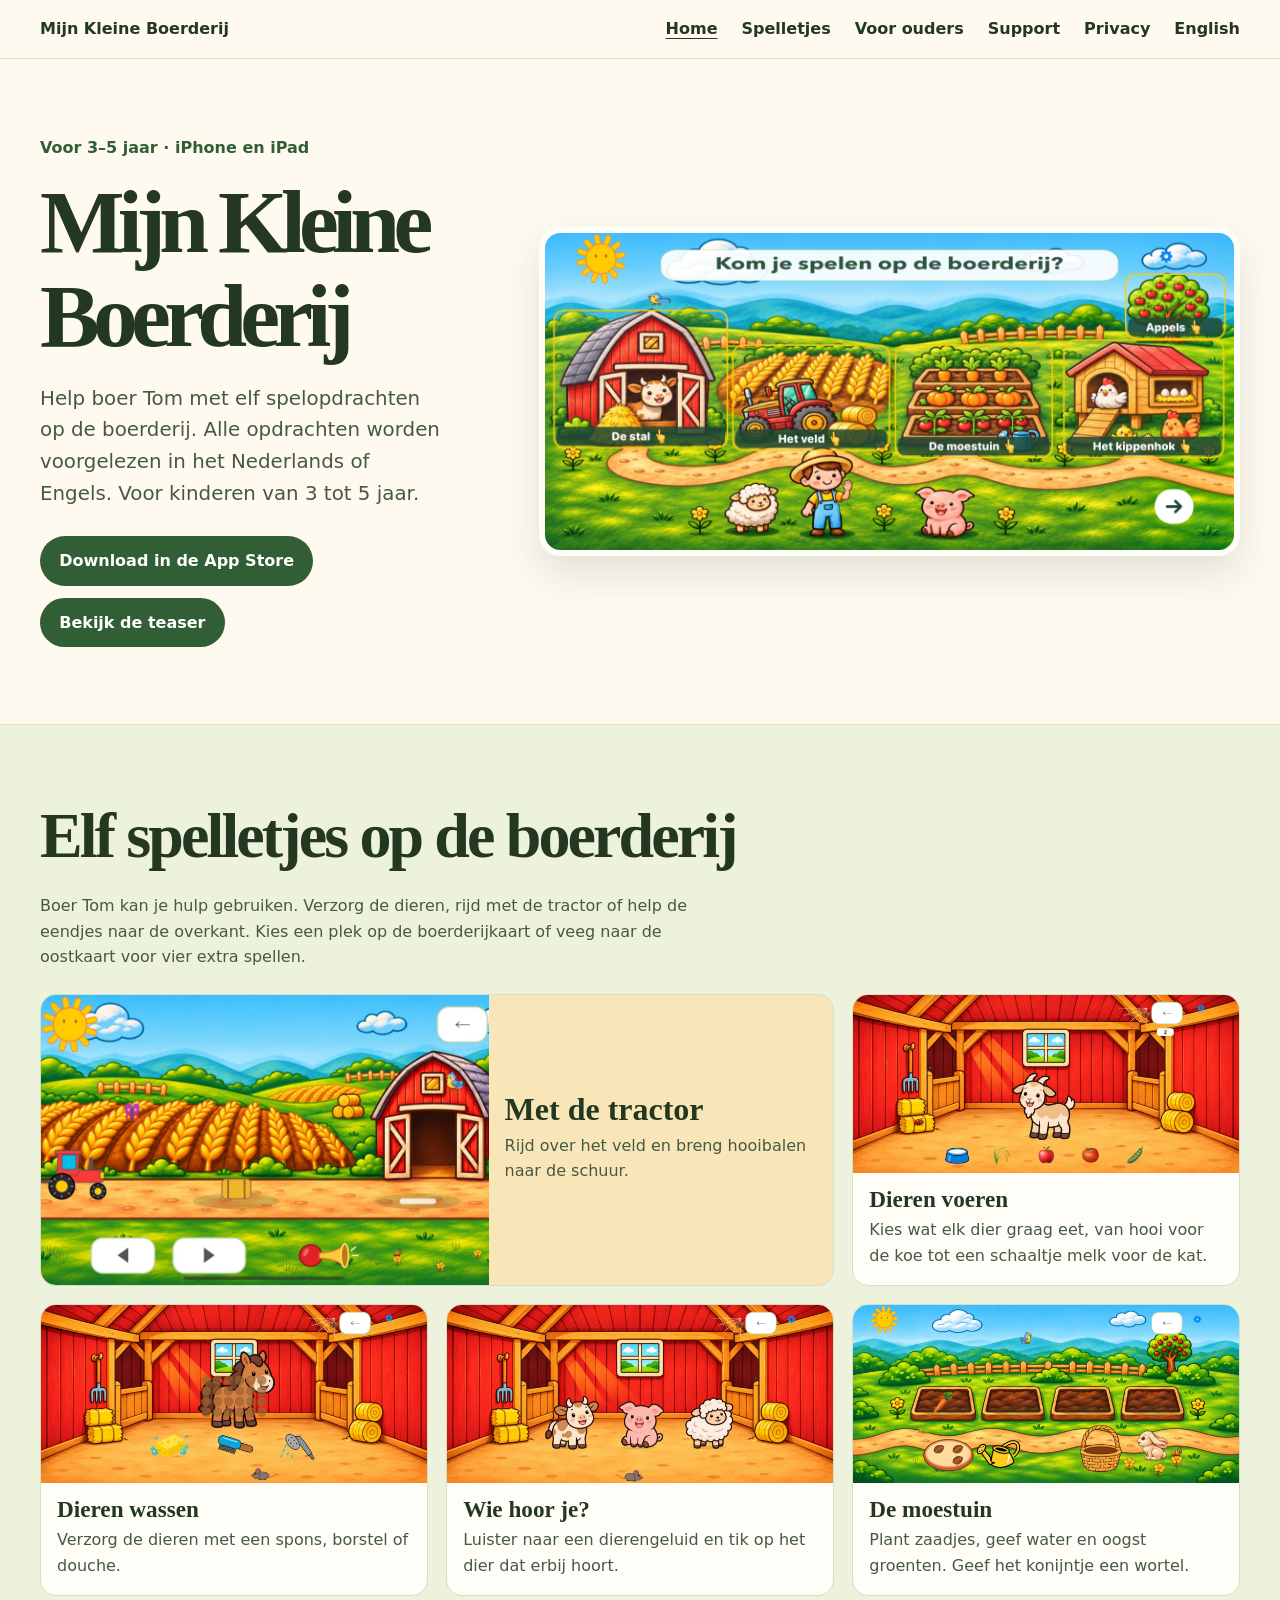
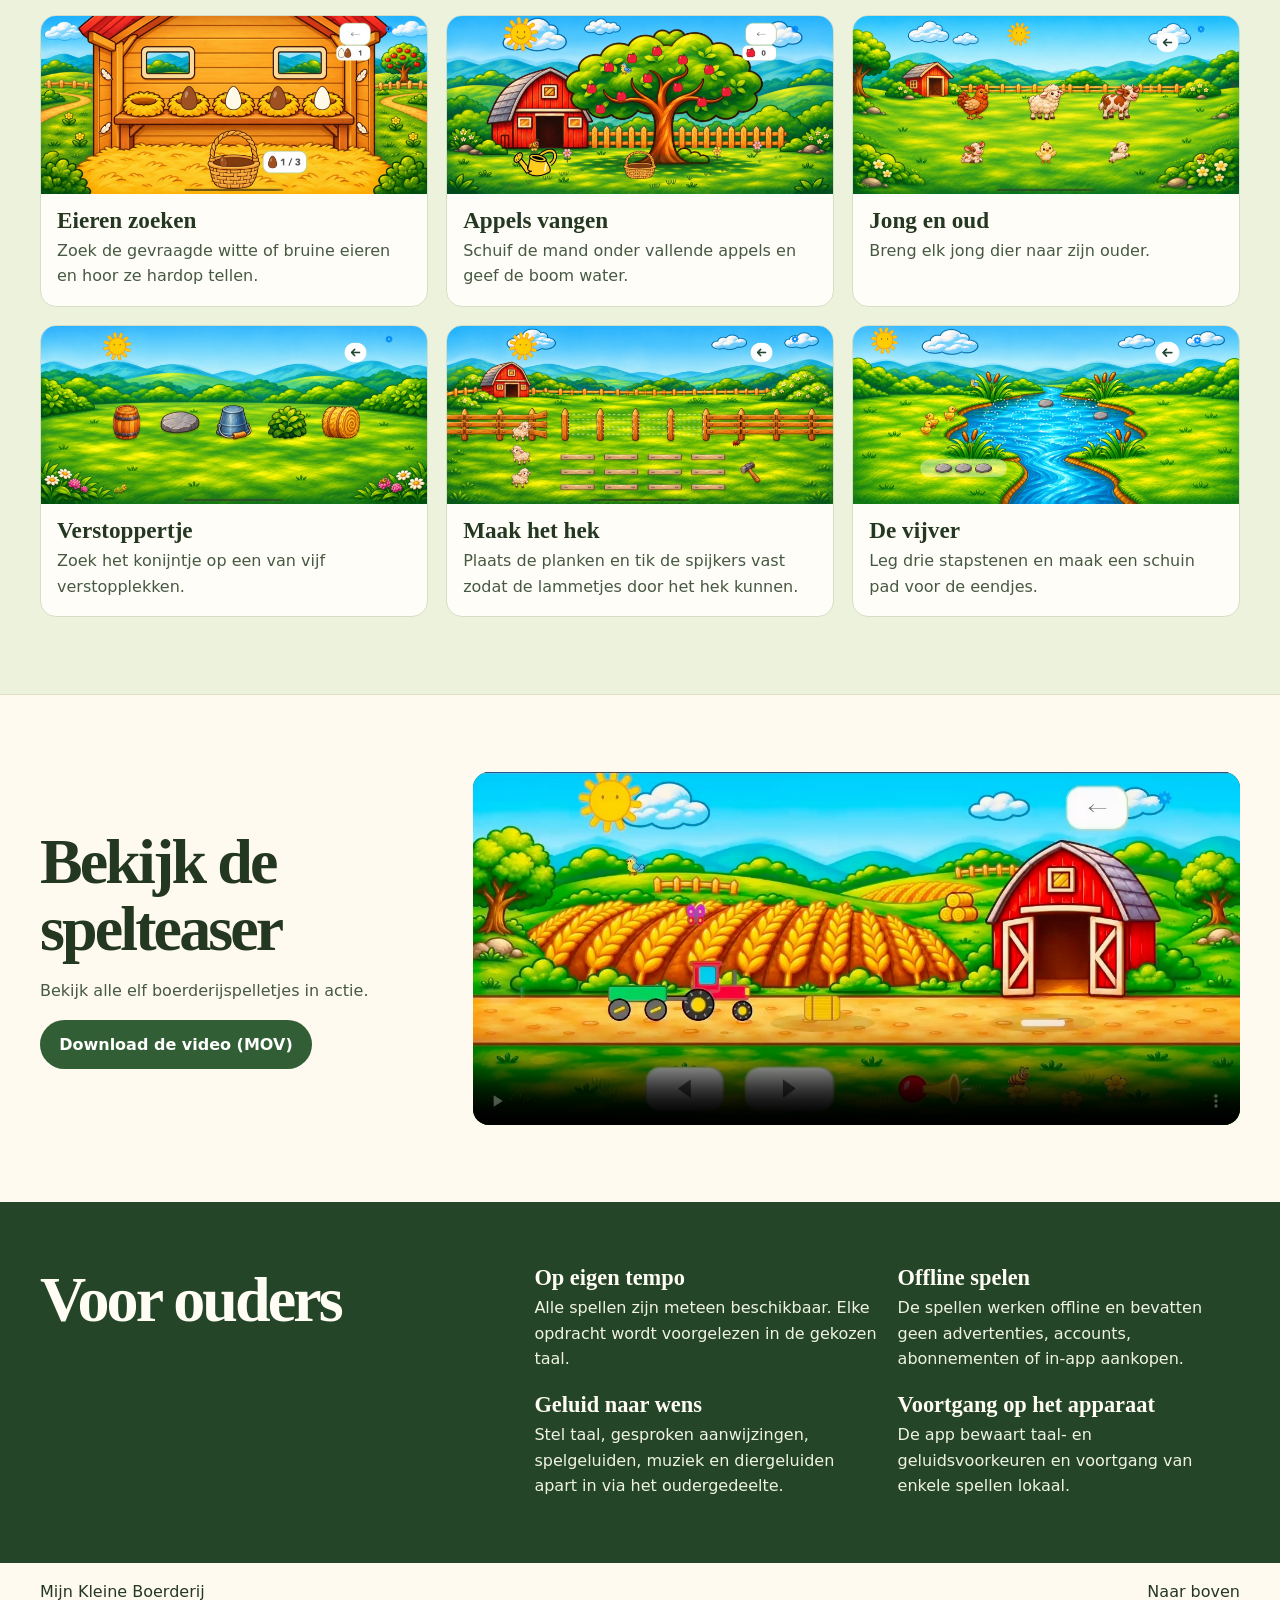
==== commit faf66705: "Add download link appstore" ====
--- a/index.html
+++ b/index.html
@@ -28,7 +28,10 @@
         <p class="platform">Voor 3–5 jaar · iPhone en iPad</p>
         <h1 id="titel">Mijn Kleine Boerderij</h1>
         <p>Help boer Tom met elf spelopdrachten op de boerderij. Alle opdrachten worden voorgelezen in het Nederlands of Engels. Voor kinderen van 3 tot 5 jaar.</p>
-        <a class="button" href="#preview">Bekijk de teaser</a>
+        <div class="hero-actions">
+          <a class="button" href="https://apps.apple.com/nl/app/mijnboerderij/id6836933727">Download in de App Store</a>
+          <a class="button" href="#preview">Bekijk de teaser</a>
+        </div>
       </div>
       <div class="hero-image">
         <img src="Previews/farm-map.jpg" alt="De boerderij met een rode stal, een tractor, een moestuin, een kippenhok en een appelboom" width="662" height="1440" fetchpriority="high">
--- a/styles.css
+++ b/styles.css
@@ -31,6 +31,7 @@
 .hero .platform { color: var(--green); font-weight: 750; margin-bottom: .85rem; }
 h1 { font-size: clamp(3.35rem, 7vw, 6.4rem); letter-spacing: -.075em; }
 .hero p:not(.platform) { color: var(--muted); font-size: clamp(1.075rem, 2vw, 1.24rem); max-width: 32ch; margin-block: 1.25rem 1.65rem; }
+.hero-actions { display: flex; flex-wrap: wrap; gap: .75rem; }
 .button { display: inline-block; padding: .75rem 1.2rem; border-radius: 100vw; background: var(--green); color: white; text-decoration: none; font-weight: 750; }
 .button:hover { background: #244929; }
 .hero-image { overflow: hidden; border-radius: 1.35rem; border: .4rem solid var(--paper); background: #b5dded; box-shadow: 0 18px 40px #34442f24; }
